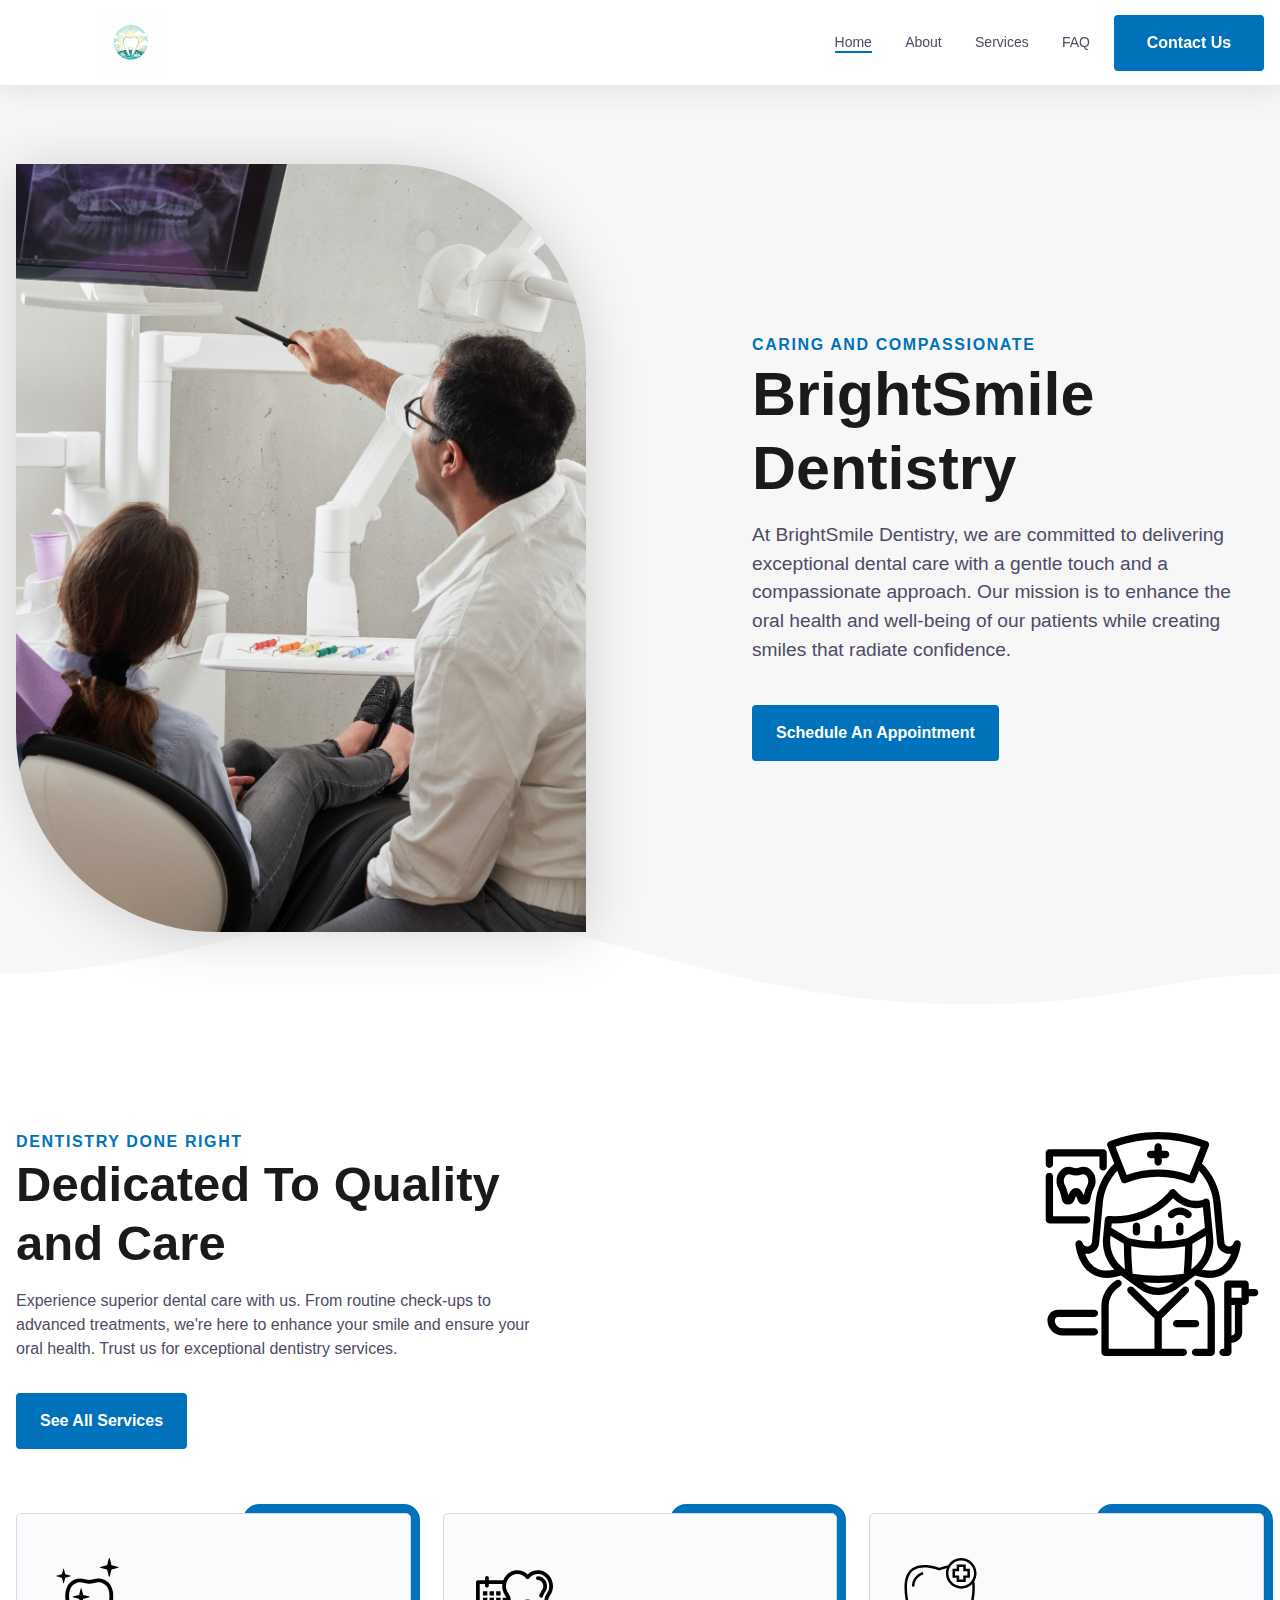
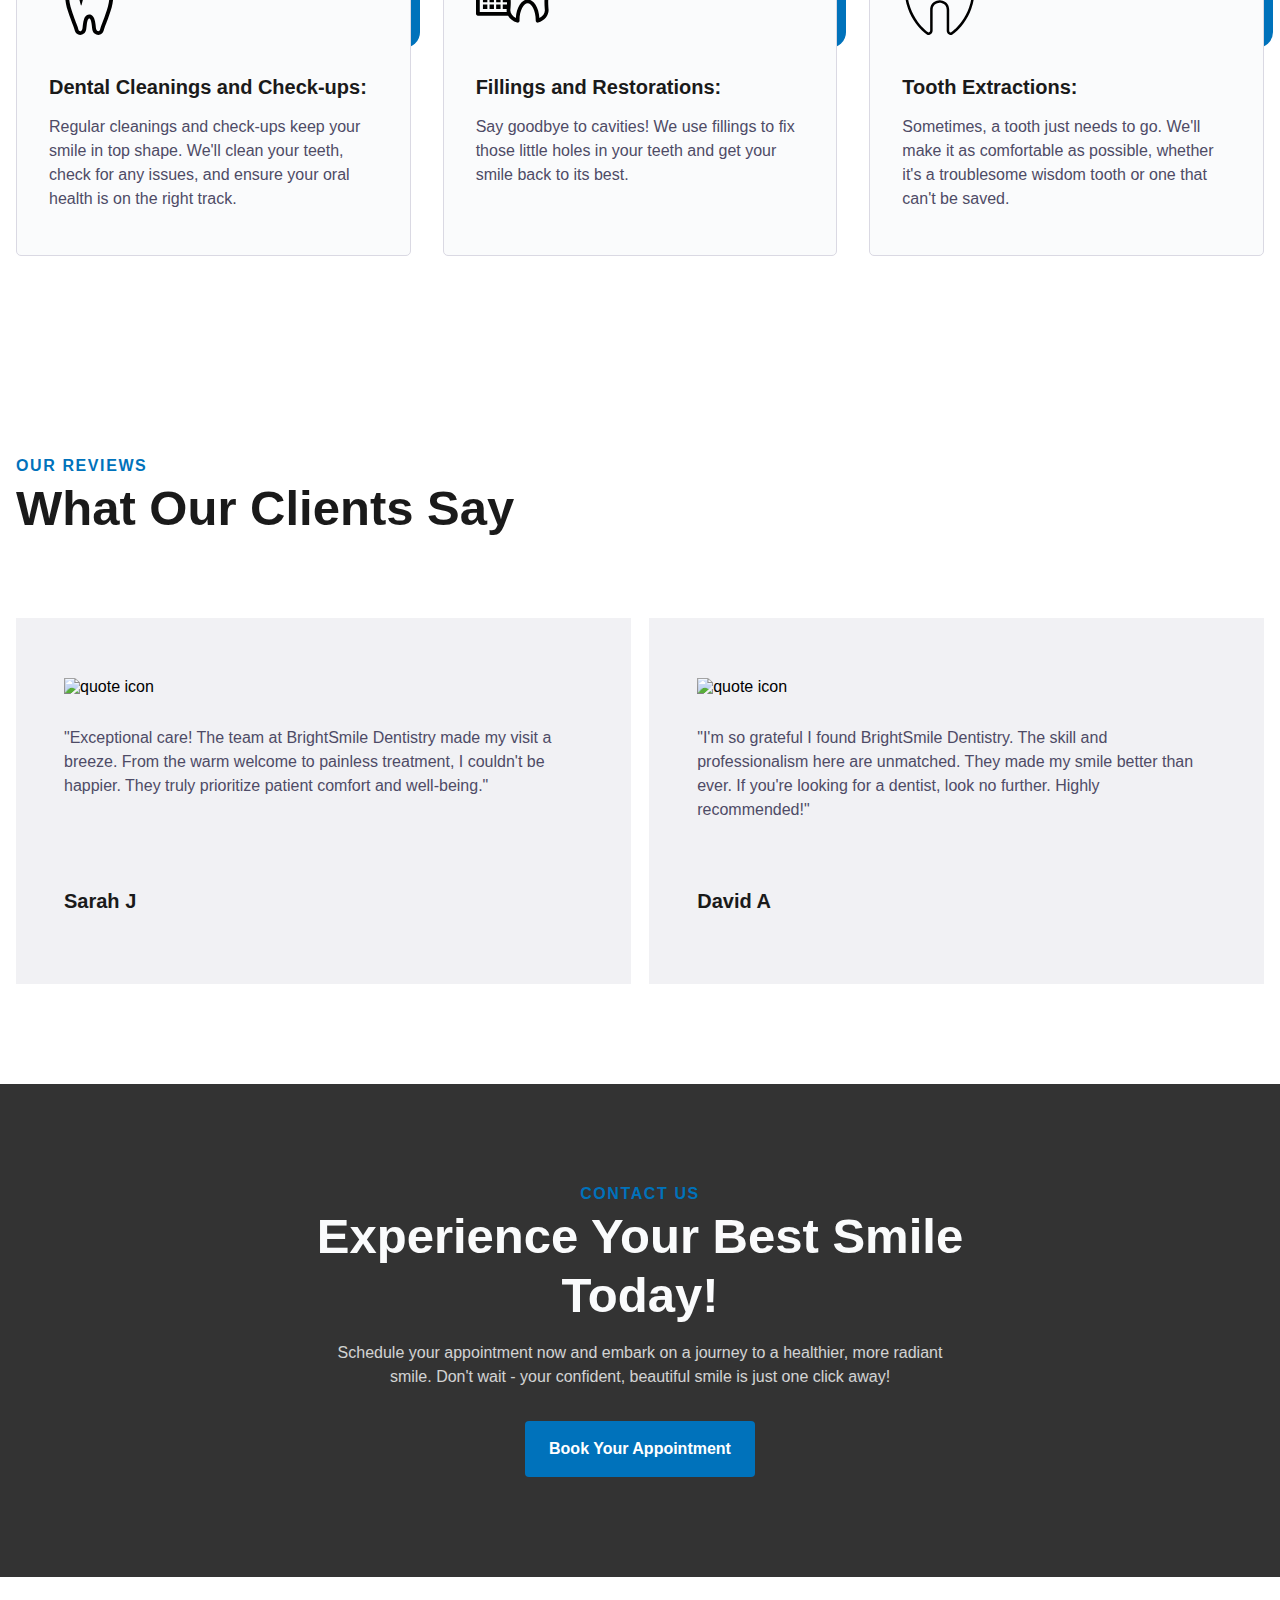
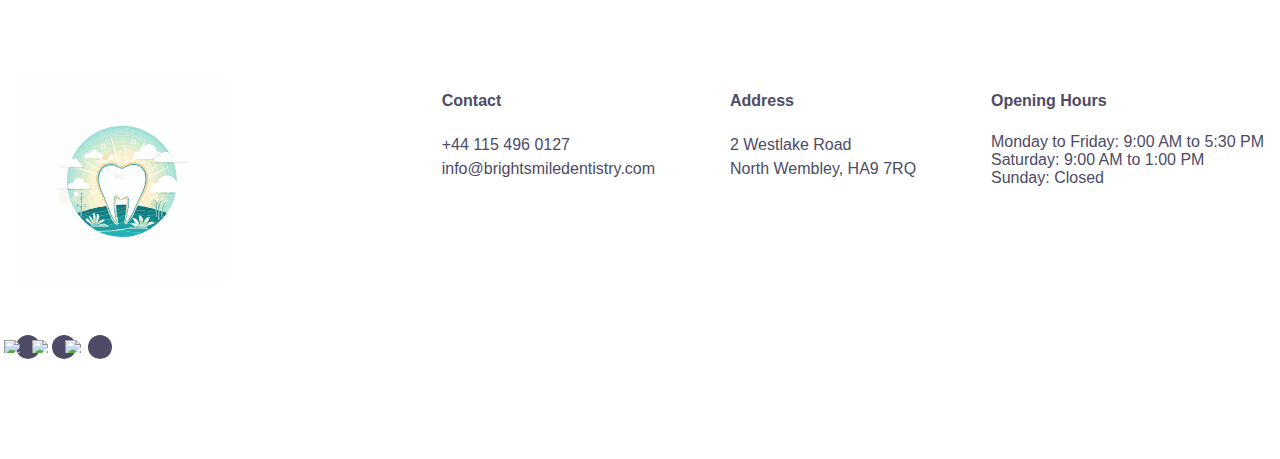
==== index.html @ b80066c8 "first commit" ====
<!DOCTYPE html>
<html lang="en">
<head>
    <meta charset="UTF-8">
    <meta name="viewport" content="width=device-width, initial-scale=1.0">
    <link rel="stylesheet" href="styles.css">
    <title>Home | BrightSmile Dentistry</title>
</head>
<body>
<!-- ============================================ -->
<!--                 Navigation                   -->
<!-- ============================================ -->

<header id="cs-navigation">
    <div class="cs-container">
        <!--Nav Logo-->
        <a href="index.html" class="cs-logo" aria-label="back to home">
            <img src="Images\BrightSmile Dentistry Logo.svg" alt="logo" width="210" height="29" aria-hidden="true" decoding="async">
        </a>
        <!--Navigation List-->
        <nav class="cs-nav" role="navigation">
            <!--Mobile Nav Toggle-->
            <button class="cs-toggle" aria-label="mobile menu toggle">
                <div class="cs-box" aria-hidden="true">
                    <span class="cs-line cs-line1" aria-hidden="true"></span>
                    <span class="cs-line cs-line2" aria-hidden="true"></span>
                    <span class="cs-line cs-line3" aria-hidden="true"></span>
                </div>
            </button>
            <!-- We need a wrapper div so we can set a fixed height on the cs-ul in case the nav list gets too long from too many dropdowns being opened and needs to have an overflow scroll. This wrapper acts as the background so it can go the full height of the screen and not cut off any overflowing nav items while the cs-ul stops short of the bottom of the screen, which keeps all nav items in view no matter how mnay there are-->
            <div class="cs-ul-wrapper">
                <ul id="cs-expanded" class="cs-ul" aria-expanded="false">
                    <li class="cs-li">
                        <a href="index.html" class="cs-li-link cs-active">
                            Home
                        </a>
                    </li>
                    <li class="cs-li">
                        <a href="about.html" class="cs-li-link">
                            About
                        </a>
                    </li>
                    <li class="cs-li">
                        <a href="services.html" class="cs-li-link">
                            Services
                        </a>
                    </li>
                    <li class="cs-li">
                        <a href="faq.html" class="cs-li-link">
                            FAQ
                        </a>
                    </li>
                </ul>
            </div>
        </nav>
        <a href="contact.html" class="cs-button-solid cs-nav-button">Contact Us</a>
    </div>
</header>

<!-- ============================================ -->
<!--                    Hero                      -->
<!-- ============================================ -->

<section id="hero-856">
    <div class="cs-container">
        <div class="cs-content">
            <span class="cs-topper">Caring and Compassionate</span>
            <h1 class="cs-title">BrightSmile Dentistry</h1>
            <p class="cs-text">
                At BrightSmile Dentistry, we are committed to delivering exceptional dental care with a gentle touch and a compassionate approach. Our mission is to enhance the oral health and well-being of our patients while creating smiles that radiate confidence.
            </p>
            <a href="contact.html" class="cs-button-solid">Schedule An Appointment</a>
        </div>
        <!--Hero Image-->
        <picture class="cs-picture">
            <!--Mobile-->
            <source media="(max-width: 600px)" srcset="Images\dentistryInfo.jpg">
            <!--Tablet-->
            <source media="(min-width: 601px)" srcset="Images\dentistryInfo.jpg">
            <!--Desktop-->
            <source media="(min-width: 1024px)" srcset="Images\dentistryInfo.jpg">
            <img aria-hidden="true" decoding="async" src="Images\dentistryInfo.jpg" alt="therapy" width="570" height="701">
            </picture>
    </div>
    <!--Change the svg path fill color to whatever color the section below is so you can match it and create the illusion it is all one piece-->
    <svg class="cs-wave" width="1920" height="179" viewBox="0 0 1920 179" fill="none" xmlns="http://www.w3.org/2000/svg">
        <path fill-rule="evenodd" clip-rule="evenodd" d="M1920 179V91.3463C1835.33 91.3463 1715.47 76.615 1549.2 32.9521C1299.48 -32.3214 1132.77 12.1006 947.32 61.5167C810.762 97.9044 664.042 137 466.533 137C331.607 137 256.468 123.447 188.082 111.113C130.974 100.812 78.5746 91.3609 0 91.3609V179H1920Z" fill="white"/>
    </svg>
</section>
 
<!-- ============================================ -->
<!--                  Services                    -->
<!-- ============================================ -->

<section id="services-218">
    <div class="cs-container">
        <div class="cs-content">
            <span class="cs-topper">Dentistry done right</span>
            <h2 class="cs-title">Dedicated To Quality and Care</h2>
            <p class="cs-text">
                Experience superior dental care with us. From routine check-ups to advanced treatments, we're here to enhance your smile and ensure your oral health. Trust us for exceptional dentistry services.
            </p>
            <a href="services.html" class="cs-button-solid">See All Services</a>
        </div>
        <ul class="cs-card-group">
            <li class="cs-item">
                <img class="cs-icon" loading="lazy" decoding="async" src="Images\cleanings.svg" alt="icon" width="77" height="77">
                <h3 class="cs-h3">Dental Cleanings and Check-ups:</h3>
                <p class="cs-item-text">
                    Regular cleanings and check-ups keep your smile in top shape. We'll clean your teeth, check for any issues, and ensure your oral health is on the right track.
                </p>
            </li>
            <li class="cs-item">
                <img class="cs-icon" loading="lazy" decoding="async" src="Images\fillingsAndRestorations.svg" alt="icon" width="77" height="77">
                <h3 class="cs-h3">Fillings and Restorations:</h3>
                <p class="cs-item-text">
                    Say goodbye to cavities! We use fillings to fix those little holes in your teeth and get your smile back to its best.
                </p>
            </li>
            <li class="cs-item">
                <img class="cs-icon" loading="lazy" decoding="async" src="Images\toothExtractions.svg" alt="icon" width="77" height="77">
                <h3 class="cs-h3">Tooth Extractions:</h3>
                <p class="cs-item-text">
                    Sometimes, a tooth just needs to go. We'll make it as comfortable as possible, whether it's a troublesome wisdom tooth or one that can't be saved.
                </p>
            </li>
        </ul>
        <!-- Floating Watermark -->
        <img class="cs-watermark" aria-hidden="true" loading="lazy" decoding="async" src="Images\dentist.svg" alt="icon" width="77" height="77">
    </div>
</section>

<!-- ============================================ -->
<!--                  Reviews                     -->
<!-- ============================================ -->

<section id="reviews-566">
    <div class="cs-container">
        <div class="cs-content">
            <span class="cs-topper">Our Reviews</span>
            <h2 class="cs-title">What Our Clients Say</h2>
        </div>
        <ul class="cs-card-group">
            <li class="cs-item">
                <!--Blue Quote-->
                <img class="cs-stars" aria-hidden="true" src="https://csimg.nyc3.cdn.digitaloceanspaces.com/Reviews/stars3.svg" decoding="async" alt="quote icon" width="189" height="24">
                <p class="cs-item-text">
                    "Exceptional care! The team at BrightSmile Dentistry made my visit a breeze. From the warm welcome to painless treatment, I couldn't be happier. They truly prioritize patient comfort and well-being."
                </p>
                <div class="cs-flex-group">
                    <span class="cs-name">
                        Sarah J
                    </span>
                </div>
            </li>
            <li class="cs-item">
                <!--Blue Quote-->
                <img class="cs-stars" aria-hidden="true" src="https://csimg.nyc3.cdn.digitaloceanspaces.com/Reviews/stars3.svg" decoding="async" alt="quote icon" width="189" height="24">
                <p class="cs-item-text">
                    "I'm so grateful I found BrightSmile Dentistry. The skill and professionalism here are unmatched. They made my smile better than ever. If you're looking for a dentist, look no further. Highly recommended!"
                </p>
                <div class="cs-flex-group">
                    <span class="cs-name">
                        David A
                    </span>
                </div>
            </li>
        </ul>
    </div>
</section>
                                
<!-- ============================================ -->
<!--                     CTA                      -->
<!-- ============================================ -->

<section id="cta-51">
    <div class="cs-container">
        <div class="cs-content">
            <span class="cs-topper">Contact Us</span>
            <h2 class="cs-title">Experience Your Best Smile Today!</h2>
            <p class="cs-text">
                Schedule your appointment now and embark on a journey to a healthier, more radiant smile. Don't wait - your confident, beautiful smile is just one click away!
            </p>
            <a href="contact.html" class="cs-button-solid">Book Your Appointment</a>
        </div>
    </div>
    <!-- Background Image-->
    <picture class="cs-picture">
        <source media="(max-width: 600px)" srcset="Images\dentistOffice.jpg">
        <source media="(min-width: 601px)" srcset="Images\dentistOffice.jpg">
        <img loading="lazy" decoding="async" src="Images\dentistOffice.jpg" alt="cabinets" width="1920" height="1280" aria-hidden="true">
    </picture>
</section>
                                
<!-- ============================================ -->
<!--                   Footer                     -->
<!-- ============================================ -->

<footer id="cs-footer-274">
    <div class="cs-container">
        <!-- Logo Group -->
        <div class="cs-logo-group">
            <a aria-label="go back to home" class="cs-logo" href="index.html">
                <!-- Remove the light class if you don't need the dark logo -->
                <img class="cs-logo-img" aria-hidden="true" loading="lazy" decoding="async" src="Images\BrightSmile Dentistry Logo.svg" alt="logo" width="240" height="32">
            </a>
            <div class="cs-social">
                <a class="cs-social-link" aria-label="visit google profile" href="">
                    <img class="cs-social-img" aria-hidden="true" loading="lazy" decoding="async" src="https://csimg.nyc3.digitaloceanspaces.com/Social/google.svg" alt="google" width="11" height="11">
                </a>
                <a class="cs-social-link" aria-label="visit facebook profile" href="">
                    <img class="cs-social-img" aria-hidden="true" loading="lazy" decoding="async" src="https://csimg.nyc3.digitaloceanspaces.com/Social/Facebook.svg" alt="facebook" width="6" height="11">
                </a>
                <a class="cs-social-link" aria-label="visit instagram profile" href="">
                    <img class="cs-social-img" aria-hidden="true" loading="lazy" decoding="async" src="https://csimg.nyc3.digitaloceanspaces.com/Social/instagram.svg" alt="instagram" width="11" height="11">
                </a>
            </div>
        </div>
        <!-- Links -->
        <ul class="cs-nav">
            <li class="cs-nav-li">
                <span class="cs-header">Contact</span>
            </li>
            <li class="cs-nav-li">
                <a class="cs-nav-link" href="tel:+44 115 496 0127">+44 115 496 0127</a>
            </li>
            <li class="cs-nav-li">
                <a class="cs-nav-link" href="mailto:info@brightsmiledentistry.com">info@brightsmiledentistry.com</a>
            </li>
        </ul>
        <ul class="cs-nav">
            <li class="cs-nav-li">
                <span class="cs-header">Address</span>
            </li>
            <li class="cs-nav-li">
                <a class="cs-nav-link" href="index.html">2 Westlake Road<br>North Wembley, HA9 7RQ</a>
            </li>
        </ul>
        <!-- Contact Info -->
        <ul class="cs-nav">
            <li class="cs-nav-li">
                <span class="cs-header">Opening Hours</span>
            </li>
            <li class="cs-nav-li">
                Monday to Friday: 9:00 AM to 5:30 PM
            </li>
            <li class="cs-nav-li">
                Saturday: 9:00 AM to 1:00 PM
            </li>
            <li class="cs-nav-li">
                Sunday: Closed
            </li>
        </ul>
    </div>
</footer>
                                

<!-- ============================================ -->
<!--                 JavaScript                   -->
<!-- ============================================ -->
    <script src="script.js"></script>
</body>
</html>
---- styles.css ----
:root {
  --primary:  #0072bb;
  --primaryLight: #001F3F;
  --secondary: #feb300;
  --secondaryLight: #feb300;
  --headerColor: #1a1a1a;
  --bodyTextColor: #4E4B66;
  --bodyTextColorWhite: #FAFBFC;
  /* 13px - 16px */
  --topperFontSize: clamp(0.8125rem, 1.6vw, 1rem);
  /* 31px - 49px */
  --headerFontSize: clamp(1.9375rem, 3.9vw, 3.0625rem);
  --bodyFontSize: 1rem;
  /* 60px - 100px top and bottom */
  --sectionPadding: clamp(3.75rem, 7.82vw, 6.25rem) 1rem;
}

/*-- -------------------------- -->
<---     Mobile Navigation      -->
<--- -------------------------- -*/

body, html {
    /* reset margin and padding so there's no gap between the nav and the screen edges */
    margin: 0;
    padding: 0;
}

/* Mobile - 1023px */
@media only screen and (max-width: 63.9375rem) {
  body.cs-open {
    overflow: hidden;
  }
  #cs-navigation {
    /* remove the font family so the Stitch inherits the fonts from your global stylesheet */
    font-family: 'Roboto', 'Arial', sans-serif;
    width: 100%;
    padding: 0.75rem 1rem;
    /* prevents padding and border from affecting height and width */
    box-sizing: border-box;
    background-color: #fff;
    box-shadow: rgba(149, 157, 165, 0.2) 0px 8px 24px;
    position: fixed;
    z-index: 10000;
  }
  #cs-navigation.cs-active .cs-ul-wrapper {
    opacity: 1;
    transform: scaleY(1);
  }
  #cs-navigation.cs-active .cs-li {
    transform: translateY(0);
    opacity: 1;
  }
  #cs-navigation .cs-container {
    width: 100%;
    display: flex;
    justify-content: flex-end;
    align-items: center;
  }
  #cs-navigation .cs-logo {
    width: 40%;
    max-width: 9.125rem;
    height: 100%;
    margin: 0 auto 0 0;
    padding: 0;
    display: flex;
    justify-content: center;
    align-items: center;
    z-index: 10;
  }
  #cs-navigation .cs-logo img {
    width: 100%;
    height: 100%;
    /* ensures the image never overflows the container. It stays contained within it's width and height and expands to fill it then stops once it reaches an edge */
    object-fit: contain;
  }
  #cs-navigation .cs-toggle {
    /* 44px - 48px */
    width: clamp(2.75rem, 6vw, 3rem);
    height: clamp(2.75rem, 6vw, 3rem);
    margin: 0 0 0 auto;
    border-radius: 0.25rem;
    background-color: transparent;
    border: none;
    display: flex;
    justify-content: center;
    align-items: center;
  }
  #cs-navigation .cs-active .cs-line1 {
    top: 50%;
    transform: translate(-50%, -50%) rotate(225deg);
  }
  #cs-navigation .cs-active .cs-line2 {
    top: 50%;
    transform-origin: center;
    transform: translate(-50%, -50%) translateY(0) rotate(-225deg);
  }
  #cs-navigation .cs-active .cs-line3 {
    bottom: 100%;
    opacity: 0;
  }
  #cs-navigation .cs-box {
    /* 24px - 28px */
    width: clamp(1.5rem, 2vw, 1.75rem);
    /* 14px - 16px */
    height: clamp(0.875rem, 1.5vw, 1rem);
    position: relative;
  }
  #cs-navigation .cs-line {
    width: 100%;
    height: 2px;
    border-radius: 2px;
    background-color: #1a1a1a;
    position: absolute;
    left: 50%;
    transform: translateX(-50%);
  }
  #cs-navigation .cs-line1 {
    top: 0;
    transform-origin: center;
    transition: transform .5s, top .3S, left .3S;
    animation-duration: .7s;
    animation-timing-function: ease;
    animation-fill-mode: forwards;
    animation-direction: normal;
  }
  #cs-navigation .cs-line2 {
    top: 50%;
    transform: translateX(-50%) translateY(-50%);
    transition: top .3s, left .3s, transform .5s;
    animation-duration: .7s;
    animation-timing-function: ease;
    animation-fill-mode: forwards;
    animation-direction: normal;
  }
  #cs-navigation .cs-line3 {
    bottom: 0;
    transition: bottom .3s, opacity .3s;
  }
  #cs-navigation .cs-ul-wrapper {
    width: 100%;
    height: 100vh;
    padding-bottom: 2.4em;
    opacity: 0;
    background-color: #fff;
    box-shadow: inset rgba(0, 0, 0, 0.2) 0px 8px 24px;
    overflow: hidden;
    position: absolute;
    top: 100%;
    left: 0;
    z-index: -1;
    transform: scaleY(0);
    transform-origin: top;
    transition: transform .4s, opacity .3s;
  }
  #cs-navigation .cs-ul {
    margin: 0;
    padding: 3rem 0 0 0;
    width: 100%;
    height: auto;
    max-height: 65vh;
    overflow: scroll;
    display: flex;
    justify-content: flex-start;
    flex-direction: column;
    align-items: center;
    gap: 1.25rem;
  }
  #cs-navigation .cs-li {
    list-style: none;
    margin-right: 0;
    /* transition from these values */
    transform: translateY(-4.375rem);
    opacity: 0;
    transition: transform .6s, opacity .9s;
  }
  #cs-navigation .cs-li:nth-of-type(1) {
    transition-delay: .05s;
  }
  #cs-navigation .cs-li:nth-of-type(2) {
    transition-delay: .1s;
  }
  #cs-navigation .cs-li:nth-of-type(3) {
    transition-delay: .15s;
  }
  #cs-navigation .cs-li:nth-of-type(4) {
    transition-delay: .2s;
  }
  #cs-navigation .cs-li:nth-of-type(5) {
    transition-delay: .25s;
  }
  #cs-navigation .cs-li:nth-of-type(6) {
    transition-delay: .3s;
  }
  #cs-navigation .cs-li:nth-of-type(7) {
    transition-delay: .35s;
  }
  #cs-navigation .cs-li:nth-of-type(8) {
    transition-delay: .4s;
  }
  #cs-navigation .cs-li:nth-of-type(9) {
    transition-delay: .45s;
  }
  #cs-navigation .cs-li-link {
    /* 16px - 24px */
    font-size: clamp(1rem, 3vw, 1.5rem);
    line-height: 1.2em;
    text-decoration: none;
    margin: 0;
    color: var(--headerColor);
    display: inline-block;
    position: relative;
  }
  #cs-navigation .cs-li-link:before {
    /* active state underline */
    content: '';
    width: 100%;
    height: 1px;
    background: currentColor;
    opacity: 1;
    position: absolute;
    display: none;
    bottom: -0.125rem;
    left: 0;
  }
  #cs-navigation .cs-li-link.cs-active:before {
    display: block;
  }
  #cs-navigation .cs-button-solid {
    display: none;
  }
}

/*-- -------------------------- -->
<---     Desktop Navigation     -->
<--- -------------------------- -*/

/* Small Desktop - 1024px */
@media only screen and (min-width: 64rem) {
  #cs-navigation {
    /* remove the font family so the Stitch inherits the fonts from your global stylesheet */
    font-family: 'Roboto', 'Arial', sans-serif;
    width: 100%;
    padding: 0 1rem;
    /* prevents padding and border from affecting height and width */
    box-sizing: border-box;
    background-color: #fff;
    box-shadow: rgba(149, 157, 165, 0.2) 0px 8px 24px;
    position: fixed;
    z-index: 10000;
  }
  #cs-navigation .cs-container {
    width: 100%;
    max-width: 80rem;
    margin: auto;
    display: flex;
    justify-content: flex-end;
    align-items: center;
    gap: 1.5rem;
  }
  #cs-navigation .cs-toggle {
    display: none;
  }
  #cs-navigation .cs-logo {
    width: 18.4%;
    max-width: 21.875rem;
    height: 4.0625rem;
    /* margin-right auto pushes everything away from it to the right */
    margin: 0 auto 0 0;
    padding: 0;
    display: flex;
    justify-content: center;
    align-items: center;
    z-index: 100;
  }
  #cs-navigation .cs-logo img {
    width: 100%;
    height: 100%;
    /* ensures the image never overflows the container. It stays contained within it's width and height and expands to fill it then stops once it reaches an edge */
    object-fit: contain;
  }
  #cs-navigation .cs-ul {
    width: 100%;
    margin: 0;
    padding: 0;
    display: flex;
    justify-content: flex-start;
    align-items: center;
    /* 20px - 36px */
    gap: clamp(1.25rem, 2.6vw, 2.25rem);
  }
  #cs-navigation .cs-li {
    list-style: none;
    padding: 2rem 0;
    /* prevent flexbox from squishing it */
    flex: none;
  }
  #cs-navigation .cs-li-link {
    /* 14px - 16px */
    font-size: clamp(0.875rem, 1vw, 1rem);
    line-height: 1.5em;
    text-decoration: none;
    margin: 0;
    color: var(--bodyTextColor);
    display: block;
    position: relative;
  }
  #cs-navigation .cs-li-link:hover:before {
    width: 100%;
  }
  #cs-navigation .cs-li-link.cs-active:before {
    width: 100%;
  }
  #cs-navigation .cs-li-link:before {
    /* active state underline */
    content: '';
    width: 0%;
    height: 2px;
    background: var(--primary);
    opacity: 1;
    position: absolute;
    display: block;
    bottom: 0rem;
    left: 0;
    transition: width .3s;
  }
  #cs-navigation .cs-button-solid {
    font-size: 1rem;
    /* 46px - 56px */
    line-height: clamp(2.875em, 5.5vw, 3.5em);
    text-decoration: none;
    font-weight: 700;
    text-align: center;
    margin: 0;
    color: #fff;
    min-width: 9.375rem;
    padding: 0 1.5rem;
    background-color: var(--primary);
    border-radius: 0.25rem;
    display: inline-block;
    position: relative;
    z-index: 1;
    /* prevents padding from adding to the width */
    box-sizing: border-box;
  }
  #cs-navigation .cs-button-solid:before {
    content: '';
    position: absolute;
    height: 100%;
    width: 0%;
    background: #000;
    opacity: 1;
    top: 0;
    left: 0;
    z-index: -1;
    border-radius: 0.25rem;
    transition: width .3s;
  }
  #cs-navigation .cs-button-solid:hover:before {
    width: 100%;
  }
}

/*-- -------------------------- -->
<---            Hero            -->
<--- -------------------------- -*/

/* Mobile - 360px */
@media only screen and (min-width: 0rem) {
    #hero-856 {
      /* remove the font family so the Stitch inherits the fonts from your global stylesheet */
      font-family: 'Roboto', 'Arial', sans-serif;
      /* centers button */
      text-align: center;
      /* 116px - 164px top */
      /* 60px - 100px  bottom */
      padding: clamp(7.25rem, 16.82vw, 10.25rem) 1rem clamp(3.75rem, 7.82vw, 6.25rem);
      background-color: #f7f7f7;
      /* clips the svg wave from overflowing */
      overflow: hidden;
      position: relative;
      z-index: 1;
    }
    #hero-856 .cs-container {
      width: 100%;
      max-width: 80rem;
      margin: auto;
      display: flex;
      justify-content: center;
      align-items: center;
      flex-direction: column;
      gap: 3rem;
    }
    #hero-856 .cs-content {
      max-width: 39.375rem;
      display: flex;
      justify-content: center;
      align-items: center;
      flex-direction: column;
    }
    #hero-856 .cs-topper {
      font-size: 1rem;
      line-height: 1.2em;
      text-transform: uppercase;
      text-align: inherit;
      letter-spacing: .1em;
      font-weight: 700;
      color: var(--primary);
      margin-bottom: 0.25rem;
      display: block;
    }
    #hero-856 .cs-title {
      /* 39px - 61px */
      font-size: clamp(2.4375rem, 5vw, 3.8125rem);
      font-weight: 900;
      line-height: 1.2em;
      text-align: center;
      /* 23 characters including spaces wide */
      max-width: 23ch;
      margin: 0 0 1rem 0;
      color: var(--headerColor);
      position: relative;
    }
    #hero-856 .cs-text {
      /* 16px - 20px */
      font-size: clamp(1rem, 1.5vw, 1.25rem);
      line-height: 1.5em;
      text-align: center;
      width: 100%;
      max-width: 33.1875rem;
      /* 28px - 40px */
      margin: 0 0 clamp(1.75rem, 3.92vw, 2.5rem) 0;
      color: var(--bodyTextColor);
    }
    #hero-856 .cs-button-solid {
      font-size: 1rem;
      /* 46px - 56px */
      line-height: clamp(2.875rem, 5.5vw, 3.5rem);
      text-decoration: none;
      font-weight: 700;
      text-align: center;
      margin: 0;
      color: #fff;
      min-width: 9.375rem;
      padding: 0 1.5rem;
      background-color: var(--primary);
      border-radius: 0.25rem;
      display: inline-block;
      position: relative;
      z-index: 1;
      /* prevents padding from adding to the width */
      box-sizing: border-box;
    }
    #hero-856 .cs-button-solid:before {
      content: '';
      position: absolute;
      height: 100%;
      width: 0%;
      background: #000;
      opacity: 1;
      top: 0;
      left: 0;
      z-index: -1;
      border-radius: 0.25rem;
      transition: width .3s;
    }
    #hero-856 .cs-button-solid:hover:before {
      width: 100%;
    }
    #hero-856 .cs-picture {
      width: 100%;
      max-width: 35.625rem;
      /* 400px - 712px */
      height: clamp(25rem, 95vw, 44.5rem);
      /* 100px - 200px */
      border-radius: 0 clamp(6.25rem, 17vw, 12.5rem) 0 clamp(6.25rem, 17vw, 12.5rem);
      box-shadow: 0px 4px 60px rgba(0, 0, 0, 0.16);
      /* clips the img tag corners */
      overflow: hidden;
      display: block;
      position: relative;
    }
    #hero-856 .cs-picture img {
      position: absolute;
      top: 0;
      left: 0;
      height: 100%;
      width: 100%;
      /* makes image act as a background image */
      object-fit: cover;
      /* ensures the top of the images is at the top of the container, no heads getting cut off */
      object-position: top;
    }
    #hero-856 .cs-wave {
      /* we're stretching the svg wider than the viewport so it's taller and has more of a presence */
      width: 320%;
      height: auto;
      display: block;
      position: absolute;
      left: 50%;
      bottom: 0;
      transform: translateX(-50%);
      z-index: -1;
    }
  }
  /* Small Desktop - 1024px */
  @media only screen and (min-width: 64rem) {
    #hero-856 {
      text-align: left;
    }
    #hero-856 .cs-container {
      flex-direction: row;
      justify-content: space-between;
    }
    #hero-856 .cs-content {
      width: 40vw;
      /* prevents flex-box from squishing it */
      flex: none;
      align-items: flex-start;
      /* sends it to the right in the 2nd position */
      order: 2;
    }
    #hero-856 .cs-title,
    #hero-856 .cs-text {
      text-align: left;
    }
    #hero-856 .cs-picture {
      /* 623px - 814px */
      height: clamp(38.9375rem, 60vw, 50.875rem);
    }
    #hero-856 .cs-wave {
      width: 100%;
      left: 0;
      /* flips it horizontally */
      transform: scaleX(-1);
    }
  }
 
  /*-- -------------------------- -->
<---         Services           -->
<--- -------------------------- -*/

/* Mobile */
@media only screen and (min-width: 0rem) {
    #services-218 {
      /* remove the font family so the Stitch inherits the fonts from your global stylesheet */
      font-family: 'Roboto', 'Arial', sans-serif;
      padding: var(--sectionPadding);
    }
    #services-218 .cs-container {
      width: 100%;
      /* changes to 1280px at tablet */
      max-width: 34.375rem;
      margin: auto;
      display: flex;
      flex-direction: column;
      align-items: center;
      /* 48px - 64px */
      gap: clamp(3rem, 6vw, 4rem);
    }
    #services-218 .cs-content {
      /* set text align to left if content needs to be left aligned */
      text-align: left;
      width: 100%;
      max-width: 32.625rem;
      margin-right: auto;
      display: flex;
      flex-direction: column;
      /* centers content horizontally, set to flex-start to left align */
      align-items: flex-start;
    }
    #services-218 .cs-topper {
      font-size: var(--topperFontSize);
      line-height: 1.2em;
      text-transform: uppercase;
      text-align: inherit;
      letter-spacing: .1em;
      font-weight: 700;
      color: var(--primary);
      margin-bottom: 0.25rem;
      display: block;
    }
    #services-218 .cs-title {
      font-size: var(--headerFontSize);
      font-weight: 900;
      line-height: 1.2em;
      text-align: inherit;
      max-width: 43.75rem;
      margin: 0 0 1rem 0;
      color: var(--headerColor);
      position: relative;
    }
    #services-218 .cs-text {
      font-size: var(--bodyFontSize);
      line-height: 1.5em;
      text-align: inherit;
      width: 100%;
      max-width: 40.625rem;
      margin: 0;
      color: var(--bodyTextColor);
    }
    #services-218 .cs-text {
      /* Override.  cs-topper cs-title and first cs-text should be removed and put into your global css sheet so it can control every instance of them on your site and is consistent. This selector is a section specific override that stays inside this stitch */
      margin-bottom: 1rem;
    }
    #services-218 .cs-text:last-of-type {
      margin-bottom: 2rem;
    }
    #services-218 .cs-button-solid {
      font-size: 1rem;
      /* 46px - 56px */
      line-height: clamp(2.875rem, 5.5vw, 3.5rem);
      text-decoration: none;
      font-weight: 700;
      text-align: center;
      margin: 0;
      color: #fff;
      min-width: 9.375rem;
      padding: 0 1.5rem;
      background-color: var(--primary);
      border-radius: 0.25rem;
      display: inline-block;
      position: relative;
      z-index: 1;
      /* prevents padding from adding to the width */
      box-sizing: border-box;
    }
    #services-218 .cs-button-solid:before {
      content: '';
      position: absolute;
      height: 100%;
      width: 0%;
      background: #000;
      opacity: 1;
      top: 0;
      left: 0;
      z-index: -1;
      border-radius: 0.25rem;
      transition: width .3s;
    }
    #services-218 .cs-button-solid:hover:before {
      width: 100%;
    }
    #services-218 .cs-card-group {
      width: 100%;
      margin: 0;
      padding: 0;
      display: flex;
      justify-content: center;
      align-items: center;
      flex-direction: column;
      gap: 2rem;
    }
    #services-218 .cs-item {
      list-style: none;
      width: 100%;
      margin-right: 0.625rem;
      /* padding left and right changes on tablet */
      padding: 2.75rem 2rem;
      /* prevents padding and border from affecting height and width */
      box-sizing: border-box;
      background-color: #FAFBFC;
      border: 1px solid #DAD9E3;
      border-radius: 0.3125rem;
      position: relative;
    }
    #services-218 .cs-item:before {
      /* top right box */
      content: '';
      width: 45%;
      max-width: 11.25rem;
      height: 50%;
      max-height: 9rem;
      background: var(--primary);
      border-radius: 1rem;
      position: absolute;
      display: block;
      top: -0.625rem;
      right: -0.625rem;
      z-index: -1;
    }
    #services-218 .cs-icon {
      /* 60px - 77px */
      width: clamp(3.75rem, 7.6vw, 4.8125rem);
      height: auto;
      margin-bottom: 2.5rem;
      display: block;
    }
    #services-218 .cs-h3 {
      /* 20px - 25px */
      font-size: clamp(1.25rem, 1.5vw, 1.5625rem);
      line-height: 1.2em;
      margin: 0;
      margin-bottom: 1rem;
      color: var(--headerColor);
      font-weight: bold;
    }
    #services-218 .cs-item-text {
      font-size: 1rem;
      line-height: 1.5em;
      margin: 0;
      color: var(--bodyTextColor);
    }
    #services-218 .cs-watermark {
      display: none;
    }
  }
  /* Tablet */
  @media only screen and (min-width: 48rem) {
    #services-218 .cs-container {
      max-width: 80rem;
      position: relative;
    }
    #services-218 .cs-content {
      width: 50%;
    }
    #services-218 .cs-card-group {
      display: grid;
      grid-template-columns: repeat(12, 1fr);
    }
    #services-218 .cs-item {
      grid-column: span 4;
      grid-row: span 1;
      margin: 0;
      /* makes each card the same height if you add or remove lines of text */
      align-self: stretch;
    }
    #services-218 .cs-watermark {
      width: 30%;
      max-width: 14rem;
      height: auto;
      position: absolute;
      top: 0;
      right: 0;
      display: block;
    }
  }
 
  /*-- -------------------------- -->
<---          Reviews           -->
<--- -------------------------- -*/

/* Mobile - 360px */
@media only screen and (min-width: 0rem) {
    #reviews-566 {
      /* remove the font family so the Stitch inherits the fonts from your global stylesheet */
      font-family: 'Roboto', 'Arial', sans-serif;
      padding: var(--sectionPadding);
    }
    #reviews-566 .cs-container {
      width: 100%;
      /* changes to 1280px at tablet */
      max-width: 34.375rem;
      margin: auto;
      display: flex;
      flex-direction: column;
      align-items: flex-start;
      /* 48px - 64px */
      gap: clamp(3rem, 6vw, 4rem);
    }
    #reviews-566 .cs-content {
      /* set text align to left if content needs to be left aligned */
      text-align: left;
      width: 100%;
      max-width: 32.625rem;
      display: flex;
      flex-direction: column;
      /* centers content horizontally, set to flex-start to left align */
      align-items: flex-start;
    }
    #reviews-566 .cs-topper {
      font-size: var(--topperFontSize);
      line-height: 1.2em;
      text-transform: uppercase;
      text-align: inherit;
      letter-spacing: .1em;
      font-weight: 700;
      color: var(--primary);
      margin-bottom: 0.25rem;
      display: block;
    }
    #reviews-566 .cs-title {
      font-size: var(--headerFontSize);
      font-weight: 900;
      line-height: 1.2em;
      text-align: inherit;
      max-width: 43.75rem;
      margin: 0 0 1rem 0;
      color: var(--headerColor);
      position: relative;
    }
    #reviews-566 .cs-text {
      font-size: var(--bodyFontSize);
      line-height: 1.5em;
      text-align: inherit;
      width: 100%;
      max-width: 40.625rem;
      margin: 0;
      color: var(--bodyTextColor);
    }
    #reviews-566 .cs-card-group {
      width: 100%;
      padding: 0;
      margin: 0;
      display: flex;
      justify-content: center;
      align-items: center;
      flex-direction: column;
      /* 16px - 20px */
      gap: clamp(1rem, 2.5vw, 1.15rem);
    }
    #reviews-566 .cs-item {
      list-style: none;
      width: 100%;
      max-width: 39.375rem;
      /* 32px - 60px top & bottom */
      /* 16px - 48px left & right */
      padding: clamp(2rem, 6.15vw, 3.75rem) clamp(1rem, 4.15vw, 3rem);
      background-color: #F1F1F4;
      /* prevents padding from adding to height and width */
      box-sizing: border-box;
      display: flex;
      justify-content: center;
      align-items: flex-start;
      flex-direction: column;
      position: relative;
    }
    #reviews-566 .cs-stars {
      /* 169px - 189px */
      width: clamp(10.5625rem, 20vw, 11.8125rem);
      height: auto;
      /* 20px - 24px */
      margin-bottom: clamp(1.25rem, 3vw, 1.5rem);
      display: block;
    }
    #reviews-566 .cs-item-text {
      /* 14px - 16px */
      font-size: clamp(0.875rem, 1.5vw, 1rem);
      line-height: 1.5em;
      margin: 0;
      /* 40px - 64px */
      margin-bottom: clamp(2.5rem, 8vw, 4rem);
      color: var(--bodyTextColor);
    }
    #reviews-566 .cs-flex-group {
      /* in case one card has more text than the other, this pushes up against the review text so the name and title are always at the bottom. Only works if parent is a flexbox */
      margin-top: auto;
      display: flex;
      justify-content: flex-start;
      align-items: center;
      gap: 1.25rem;
    }
    #reviews-566 .cs-profile {
      width: 5rem;
      height: 5rem;
      border-radius: 50%;
      /* clips image corners to make circle */
      overflow: hidden;
      position: relative;
      display: block;
    }
    #reviews-566 .cs-profile img {
      position: absolute;
      top: 0;
      left: 0;
      height: 100%;
      width: 100%;
      /* makes the image behave like a background image */
      object-fit: cover;
    }
    #reviews-566 .cs-name {
      /* 16px - 20px */
      font-size: clamp(1rem, 2vw, 1.25rem);
      line-height: 1.5em;
      font-weight: 700;
      margin: 0 0 0.5rem 0;
      color: var(--headerColor);
      display: block;
    }
    #reviews-566 .cs-job {
      /* 13px - 16px */
      font-size: clamp(0.8125rem, 1.6vw, 1rem);
      line-height: 1.2em;
      font-weight: 400;
      text-transform: uppercase;
      letter-spacing: .01em;
      margin: 0;
      color: var(--bodyTextColor);
      display: block;
    }
  }
  /* Tablet - 768px */
  @media only screen and (min-width: 48em) {
    #reviews-566 .cs-container {
      max-width: 80rem;
    }
    #reviews-566 .cs-card-group {
      flex-direction: row;
      justify-content: space-between;
      align-items: stretch;
    }
  }
                                  
  /*-- -------------------------- -->
<---            CTA             -->
<--- -------------------------- -*/

/* Mobile - 360px */
@media only screen and (min-width: 0rem) {
    #cta-51 {
      /* remove the font family so the Stitch inherits the fonts from your global stylesheet */
      font-family: 'Roboto', 'Arial', sans-serif;
      padding: var(--sectionPadding);
      position: relative;
    }
    #cta-51 .cs-container {
      width: 100%;
      max-width: 80rem;
      margin: auto;
      display: flex;
      flex-direction: column;
      align-items: center;
      /* 48px - 64px */
      gap: clamp(3rem, 6vw, 4rem);
    }
    #cta-51 .cs-content {
      /* set text align to left if content needs to be left aligned */
      text-align: center;
      width: 100%;
      display: flex;
      flex-direction: column;
      /* centers content horizontally, set to flex-start to left align */
      align-items: center;
    }
    #cta-51 .cs-topper {
      font-size: var(--topperFontSize);
      line-height: 1.2em;
      text-transform: uppercase;
      text-align: inherit;
      letter-spacing: .1em;
      font-weight: 700;
      color: var(--primary);
      margin-bottom: 0.25rem;
      display: block;
    }
    #cta-51 .cs-title {
      font-size: var(--headerFontSize);
      font-weight: 900;
      line-height: 1.2em;
      text-align: inherit;
      max-width: 43.75rem;
      margin: 0 0 1rem 0;
      color: var(--headerColor);
      position: relative;
    }
    #cta-51 .cs-text {
      font-size: var(--bodyFontSize);
      line-height: 1.5em;
      text-align: inherit;
      width: 100%;
      max-width: 40.625rem;
      margin: 0;
      color: var(--bodyTextColor);
    }
    #cta-51 .cs-title {
      /* Override.  cs-topper cs-title and first cs-text should be removed and put into your global css sheet so it can control every instance of them on your site and is consistent. This selector is a section specific override that stays inside this stitch */
      color: var(--bodyTextColorWhite);
    }
    #cta-51 .cs-text {
      /* Override.  cs-topper cs-title and first cs-text should be removed and put into your global css sheet so it can control every instance of them on your site and is consistent. This selector is a section specific override that stays inside this stitch */
      margin-bottom: 1rem;
      color: var(--bodyTextColorWhite);
      opacity: .8;
    }
    #cta-51 .cs-text:last-of-type {
      margin-bottom: 2rem;
    }
    #cta-51 .cs-button-solid {
      font-size: 1rem;
      /* 46px - 56px */
      line-height: clamp(2.875rem, 5.5vw, 3.5rem);
      text-decoration: none;
      font-weight: 700;
      text-align: center;
      margin: 0;
      color: #fff;
      min-width: 9.375rem;
      padding: 0 1.5rem;
      background-color: var(--primary);
      border-radius: 0.25rem;
      display: inline-block;
      position: relative;
      z-index: 1;
      /* prevents padding from adding to the width */
      box-sizing: border-box;
    }
    #cta-51 .cs-button-solid:before {
      content: '';
      position: absolute;
      height: 100%;
      width: 0%;
      background: #000;
      opacity: 1;
      top: 0;
      left: 0;
      z-index: -1;
      border-radius: 0.25rem;
      transition: width .3s;
    }
    #cta-51 .cs-button-solid:hover:before {
      width: 100%;
    }
    #cta-51 .cs-picture {
      height: 100%;
      width: 100%;
      display: block;
      position: absolute;
      top: 0;
      left: 0;
      z-index: -1;
    }
    #cta-51 .cs-picture:before {
      /* black color overlay */
      content: '';
      position: absolute;
      display: block;
      height: 100%;
      width: 100%;
      background: #000;
      opacity: .8;
      top: 0;
      left: 0;
      z-index: 1;
    }
    #cta-51 .cs-picture img {
      position: absolute;
      top: 0;
      left: 0;
      height: 100%;
      width: 100%;
      object-fit: cover;
    }
  }
                                  
  /*-- -------------------------- -->
<---          Footer            -->
<--- -------------------------- -*/

/* Mobile - 360px */
@media only screen and (min-width: 0rem) {
    #cs-footer-274 {
      font-family: 'Roboto', 'Arial', sans-serif;
      padding: var(--sectionPadding);
      /* Navigation Links */
    }
    #cs-footer-274 .cs-container {
      width: 100%;
      /* reset on tablet */
      max-width: 34.375rem;
      margin: auto;
      display: flex;
      justify-content: flex-start;
      align-items: flex-start;
      flex-wrap: wrap;
      column-gap: 5.5rem;
      row-gap: 2rem;
    }
    #cs-footer-274 .cs-logo-group {
      /* takes up all the space, lets the other ul's wrap below it */
      width: 100%;
      position: relative;
    }
    #cs-footer-274 .cs-logo-group {
      /* 44px - 52px */
      margin-bottom: clamp(2.75rem, 6.8vw, 3.25rem);
    }
    #cs-footer-274 .cs-logo {
      /* 210px - 240px */
      width: clamp(13.125rem, 8vw, 15rem);
      height: auto;
      display: block;
    }
    #cs-footer-274 .cs-logo-img {
      width: 100%;
      height: auto;
    }
    #cs-footer-274 .cs-social {
      display: inline-flex;
      flex-direction: column;
      justify-content: flex-start;
      gap: 0.75rem;
      position: absolute;
      top: 0;
      right: 0;
    }
    #cs-footer-274 .cs-social-link {
      width: 1.5rem;
      height: 1.5rem;
      background-color: #4E4B66;
      border-radius: 50%;
      display: flex;
      justify-content: center;
      align-items: center;
      position: relative;
      z-index: 1;
      transition: transform 0.3s, background-color 0.3s;
    }
    #cs-footer-274 .cs-social-link:hover {
      background-color: var(--primary);
      transform: translateY(-0.1875rem);
    }
    #cs-footer-274 .cs-social-img {
      height: 0.8125rem;
      width: auto;
      display: block;
    }
    #cs-footer-274 .cs-nav {
      padding: 0;
      margin: 0;
    }
    #cs-footer-274 .cs-nav-li {
      list-style: none;
      margin: 0;
      color: var(--bodyTextColor);
    }
    #cs-footer-274 .cs-header {
      font-size: 1rem;
      line-height: 1.5em;
      font-weight: 700;
      /* 16px - 20px */
      margin-bottom: clamp(1rem, 2.7vw, 1.25rem);
      color: var(--bodyTextColor);
      position: relative;
      display: block;
    }
    #cs-footer-274 .cs-nav-link {
      font-size: 1rem;
      text-decoration: none;
      line-height: 1.5em;
      color: var(--bodyTextColor);
      position: relative;
    }
    #cs-footer-274 .cs-nav-link:before {
      /* underline */
      content: '';
      width: 0%;
      height: 0.125rem;
      background: var(--bodyTextColor);
      opacity: 1;
      position: absolute;
      display: block;
      bottom: -0.125rem;
      left: 0;
      transition: width .3s;
    }
    #cs-footer-274 .cs-nav-link:hover:before {
      width: 100%;
    }
  }
  /* Tablet - 768px */
  @media only screen and (min-width: 48rem) {
    #cs-footer-274 .cs-container {
      max-width: 80rem;
      row-gap: 0;
      /* 44px - 88px */
      column-gap: clamp(2.75rem, calc(6%), 5.5rem);
    }
    #cs-footer-274 .cs-logo-group {
      display: flex;
      justify-content: space-between;
      align-items: flex-start;
    }
    #cs-footer-274 .cs-social {
      flex-direction: row;
      position: relative;
      top: auto;
      right: auto;
    }
  }
  /* Small Desktop - 1024px */
  @media only screen and (min-width: 64rem) {
    #cs-footer-274 .cs-container {
      justify-content: flex-end;
    }
    #cs-footer-274 .cs-logo-group {
      width: auto;
      margin: 0;
      /* pushes the rest of the content to the right in a flexbox */
      margin-right: auto;
      flex-direction: column;
    }
    #cs-footer-274 .cs-logo-img {
      margin-bottom: 2.75rem;
    }
    #cs-footer-274 .cs-nav {
      margin-top: 0.75rem;
    }
  } 

  /*-- -------------------------- -->
<---        Content Page        -->
<--- -------------------------- -*/

/* Mobile - 360px */
@media only screen and (min-width: 0rem) {
  #content-page-852 {
    /* remove the font family so the Stitch inherits the fonts from your global stylesheet */
    font-family: 'Roboto', 'Arial', sans-serif;
    padding: var(--sectionPadding);
    background-color: #fff;
    /* clips the wave background from causing overflow issues when it goes off screen */
    overflow: hidden;
    position: relative;
    z-index: 1;
  }
  #content-page-852 .cs-container {
    width: 100%;
    max-width: 80rem;
    margin: auto;
    display: flex;
    flex-direction: column;
    align-items: center;
    /* 48px - 64px */
    gap: clamp(3rem, 6vw, 4rem);
    position: relative;
  }
  #content-page-852 .cs-content {
    /* set text align to left if content needs to be left aligned */
    text-align: left;
    width: 100%;
    max-width: 46.125rem;
    display: flex;
    flex-direction: column;
    /* centers content horizontally, set to flex-start to left align */
    align-items: flex-start;
  }
  #content-page-852 .cs-title {
    font-size: var(--headerFontSize);
    font-weight: 900;
    line-height: 1.2em;
    text-align: inherit;
    width: 100%;
    max-width: 100%;
    margin: 0 0 1rem 0;
    color: var(--headerColor);
    position: relative;
  }
  #content-page-852 h2,
  #content-page-852 h3,
  #content-page-852 h4,
  #content-page-852 h5,
  #content-page-852 h6 {
    font-weight: 700;
    text-align: inherit;
    margin: 0 0 1rem 0;
    color: var(--headerColor);
  }
  #content-page-852 h2 {
    font-size: 2rem;
    margin-top: 2rem;
  }
  #content-page-852 h3 {
    font-size: 1.5rem;
    color: var(--primary);
  }
  #content-page-852 h4,
  #content-page-852 h5,
  #content-page-852 h6 {
    font-size: 1.25rem;
  }
  #content-page-852 .cs-button-solid {
    margin-bottom: 2rem;
  }
  #content-page-852 .cs-no-margin {
    margin: 0;
  }
  #content-page-852 .cs-color {
    color: var(--primary);
  }
  #content-page-852 p {
    font-size: var(--bodyFontSize);
    line-height: 1.5em;
    text-align: inherit;
    width: 100%;
    margin: 0 0 1rem 0;
    color: var(--bodyTextColor);
  }
  #content-page-852 p:last-of-type {
    margin-bottom: 2rem;
  }
  #content-page-852 p a {
    font-size: inherit;
    line-height: inherit;
    text-decoration: underline;
    color: var(--primary);
  }
  #content-page-852 ol,
  #content-page-852 ul {
    padding-left: 1.5rem;
    margin: 0 0 2rem 0;
    color: var(--bodyTextColor);
    display: flex;
    flex-direction: column;
    gap: 1rem;
  }
  #content-page-852 ul li {
    list-style: none;
    color: inherit;
    position: relative;
  }
  #content-page-852 ul li:before {
    /* custom list bullet */
    content: '';
    width: 3px;
    height: 3px;
    background: currentColor;
    opacity: 1;
    border-radius: 50%;
    position: absolute;
    display: block;
    top: 0.625rem;
    left: -0.75rem;
  }
  #content-page-852 img {
    width: 100%;
    height: auto;
    display: block;
  }
  #content-page-852 .cs-image-group {
    width: 50%;
    max-width: 27.0625rem;
    display: none;
    flex-direction: column;
    gap: 1.25rem;
    position: relative;
  }
  #content-page-852 .cs-image-group:after {
    /* colored box */
    content: '';
    width: 100%;
    /* 177px - 258px */
    height: clamp(11.0625rem, 19vw, 16.125rem);
    background: var(--primary);
    border-radius: 6.25rem 0 6.25rem;
    opacity: .15;
    display: block;
  }
  #content-page-852 .cs-picture {
    width: 100%;
    /* 300px - 520px */
    height: clamp(18.75rem, 40vw, 32.5rem);
    box-shadow: 0px 3.3478px 50.2169px rgba(0, 0, 0, 0.16);
    /* 125px - 200px */
    border-radius: 0 clamp(7.8125rem, 15vw, 12.5rem) 0 clamp(7.8125rem, 15vw, 12.5rem);
    /* prevents border from affecting height and width */
    box-sizing: border-box;
    /* clips img tag corners */
    overflow: hidden;
    display: block;
    position: relative;
  }
  #content-page-852 .cs-picture img {
    width: 100%;
    height: 100%;
    /* makes it act like a background image */
    object-fit: cover;
  }
}
/* Tablet - 768px */
@media only screen and (min-width: 48rem) {
  #content-page-852 .cs-container {
    flex-direction: row;
    align-items: flex-start;
    justify-content: space-between;
  }
  #content-page-852 .cs-content {
    flex: none;
    width: 60%;
    /* sens it to the right in the 2nd position */
    order: 2;
  }
  #content-page-852 .cs-image-group {
    display: flex;
  }
}
                                
/*-- -------------------------- -->
<---          Services          -->
<--- -------------------------- -*/
/* Mobile - 360px */
@media only screen and (min-width: 0rem) {
  #services-1188 {
    /* remove the font family so the Stitch inherits the fonts from your global stylesheet */
    font-family: "Roboto", "Arial", sans-serif;
    padding: var(--sectionPadding);
  }
  #services-1188 .cs-container {
    max-width: 80rem;
    width: 100%;
    margin: auto;
    display: flex;
    flex-direction: column;
    align-items: center;
    /* 48px - 64px */
    gap: clamp(3rem, 6vw, 4rem);
  }
  #services-1188 .cs-content {
    width: 100%;
    display: flex;
    flex-direction: column;
    /* centers content horizontally, set to flex-start to left align */
    align-items: center;
    /* set text align to left if content needs to be left aligned */
    text-align: center;
  }
  #services-1188 .cs-topper {
    font-size: var(--topperFontSize);
    line-height: 1.2em;
    font-weight: 700;
    margin-bottom: 0.25rem;
    color: var(--primary);
    text-transform: uppercase;
    letter-spacing: 0.1em;
    display: block;
    text-align: inherit;
  }
  #services-1188 .cs-title {
    font-size: var(--headerFontSize);
    line-height: 1.2em;
    font-weight: 900;
    max-width: 43.75rem;
    margin: 0 0 1rem 0;
    color: var(--headerColor);
    position: relative;
    text-align: inherit;
  }
  #services-1188 .cs-text {
    font-size: var(--bodyFontSize);
    line-height: 1.5em;
    max-width: 40.625rem;
    width: 100%;
    margin: 0;
    color: var(--bodyTextColor);
    text-align: inherit;
  }
  #services-1188 .cs-card-group {
    /* changes to 1280px at desktop */
    max-width: 56.25rem;
    width: 100%;
    margin: 0;
    padding: 0;
    display: grid;
    justify-content: center;
    gap: 1rem;
  }
  #services-1188 .cs-item {
    list-style: none;
    max-width: 23rem;
    width: 100%;
    margin: 0;
    box-sizing: border-box;
    padding: 1rem;
    border: 1px solid #e8e8e8;
    display: flex;
    flex-direction: column;
    align-items: center;
    text-align: left;
  }
  #services-1188 .cs-picture {
    width: 5rem;
    height: 5rem;
    margin-bottom: 1.25rem;
    box-sizing: border-box;
    /* prevents border from affecting height and width */
    background-color: #f7f7f7;
    border-radius: 50%;
    display: flex;
    justify-content: center;
    align-items: center;
    position: relative;
    /* prevents flexbox from squishing it */
    flex: none;
  }
  #services-1188 .cs-icon {
    width: 1.875rem;
    height: auto;
    display: block;
  }
  #services-1188 .cs-h3 {
    font-size: 1.25rem;
    line-height: 1.5em;
    margin: 0;
    margin-bottom: 0.5rem;
    color: var(--headerColor);
    text-align: center;
  }
  #services-1188 .cs-item-text {
    /* 14px - 16px */
    font-size: clamp(0.875rem, 1.5vw, 1rem);
    line-height: 1.5em;
    margin: 0;
    color: var(--bodyTextColor);
    text-align: center;
  }
  #services-1188 .cs-button-solid {
    font-size: 1rem;
    /* 46px - 56px */
    line-height: clamp(2.875rem, 5.5vw, 3.5rem);
    font-weight: 700;
    min-width: 9.375rem;
    margin: 0;
    /* prevents padding from adding to the width */
    box-sizing: border-box;
    padding: 0 1.5rem;
    color: #fff;
    background-color: var(--primary);
    text-decoration: none;
    display: inline-block;
    position: relative;
    z-index: 1;
    text-align: center;
  }
  #services-1188 .cs-button-solid:before {
    content: "";
    width: 0%;
    height: 100%;
    background: #000;
    opacity: 1;
    border-radius: 0.25rem;
    position: absolute;
    top: 0;
    left: 0;
    z-index: -1;
    transition: width 0.3s;
  }
  #services-1188 .cs-button-solid:hover:before {
    width: 100%;
  }
}
/* Tablet - 768px */
@media only screen and (min-width: 48rem) {
  #services-1188 .cs-card-group {
    grid-template-columns: repeat(3, 1fr);
    gap: 1.25rem;
  }
  #services-1188 .cs-item {
    margin: 0;
  }
}
/* Large Desktop - 1300px */
@media only screen and (min-width: 81.25rem) {
  #services-1188 .cs-card-group {
    max-width: 80rem;
  }
  #services-1188 .cs-item {
    max-width: none;
    padding: 2rem 1.5rem;
  }
}
                                
/*-- -------------------------- -->
<---            FAQ             -->
<--- -------------------------- -*/

/* Mobile - 360px */
@media only screen and (min-width: 0rem) {
  #faq-350 {
    /* remove the font family so the Stitch inherits the fonts from your global stylesheet */
    font-family: 'Roboto', 'Arial', sans-serif;
    padding: var(--sectionPadding);
    background: #F7F7F7;
  }
  #faq-350 .cs-container {
    width: 100%;
    /* changes to 1280px at desktop */
    max-width: 34.375rem;
    margin: auto;
    display: flex;
    flex-direction: column;
    justify-content: center;
    align-items: center;
    /* 40px - 48px */
    gap: clamp(2.5rem, 5vw, 3rem);
  }
  #faq-350 .cs-content {
    /* set text align to left if content needs to be left aligned */
    text-align: left;
    width: 100%;
    max-width: 32.625rem;
    display: flex;
    flex-direction: column;
    /* centers content horizontally, set to flex-start to left align */
    align-items: flex-start;
  }
  #faq-350 .cs-topper {
    font-size: var(--topperFontSize);
    line-height: 1.2em;
    text-transform: uppercase;
    text-align: inherit;
    letter-spacing: .1em;
    font-weight: 700;
    color: var(--primary);
    margin-bottom: 0.25rem;
    display: block;
  }
  #faq-350 .cs-title {
    font-size: var(--headerFontSize);
    font-weight: 900;
    line-height: 1.2em;
    text-align: inherit;
    max-width: 43.75rem;
    margin: 0 0 1rem 0;
    color: var(--headerColor);
    position: relative;
  }
  #faq-350 .cs-title {
    /* cs-title override.  cs-topper cs-title and first cs-text should be removed and put into your global css sheet so it can control every instance of them on your site and is consistent. This second cs-text is a section specific override that stays inside this stitch */
    margin: 0 0 2rem 0;
  }
  #faq-350 .cs-faq-group {
    padding: 0;
    margin: 0;
    display: flex;
    justify-content: center;
    align-items: center;
    flex-direction: column;
  }
  #faq-350 .cs-faq-item {
    list-style: none;
    width: 100%;
    border-bottom: 1px solid #E8E8E8;
    transition: border-bottom 0.3s;
  }
  #faq-350 .cs-faq-item.active {
    border-color: var(--primaryLight);
  }
  #faq-350 .cs-faq-item.active .cs-button:before {
    background-color: var(--primaryLight);
    transform: rotate(315deg);
  }
  #faq-350 .cs-faq-item.active .cs-button:after {
    background-color: var(--primaryLight);
    transform: rotate(-315deg);
  }
  #faq-350 .cs-faq-item.active .cs-item-p {
    height: auto;
    /* 20px - 24px bottom */
    /* 16px - 24px left & right */
    padding: 0 clamp(1rem, 2vw, 1.5rem) clamp(1.25rem, 1.3vw, 1.5rem);
    opacity: 1;
  }
  #faq-350 .cs-button {
    font-size: 1rem;
    line-height: 1.2em;
    text-align: left;
    font-weight: bold;
    /* 16px - 20px */
    padding: clamp(1rem, 1.3vw, 1.25rem);
    border: none;
    background: transparent;
    color: var(--headerColor);
    display: block;
    width: 100%;
    position: relative;
    transition: background-color 0.3s, color 0.3s;
  }
  #faq-350 .cs-button:hover {
    cursor: pointer;
  }
  #faq-350 .cs-button:before {
    /* left line */
    content: '';
    width: 0.5rem;
    height: 0.125rem;
    background-color: var(--headerColor);
    opacity: 1;
    border-radius: 50%;
    position: absolute;
    display: block;
    top: 45%;
    right: 1.5rem;
    transform: rotate(45deg);
    /* animate the transform from the left side of the x axis, and the center of the y */
    transform-origin: left center;
    transition: transform .5s;
  }
  #faq-350 .cs-button:after {
    /* right line */
    content: '';
    width: 0.5rem;
    height: 0.125rem;
    background-color: var(--headerColor);
    opacity: 1;
    border-radius: 50%;
    position: absolute;
    display: block;
    top: 45%;
    right: 1.3125rem;
    transform: rotate(-45deg);
    /* animate the transform from the right side of the x axis, and the center of the y */
    transform-origin: right center;
    transition: transform .5s;
  }
  #faq-350 .cs-button-text {
    width: 80%;
    display: block;
  }
  #faq-350 .cs-item-p {
    /* 14px - 16px */
    font-size: clamp(0.875rem, 1.5vw, 1rem);
    line-height: 1.5em;
    width: 90%;
    height: 0;
    margin: 0;
    /* 16px - 24px */
    padding: 0 clamp(1rem, 2vw, 1.5rem);
    opacity: 0;
    color: var(--bodyTextColor);
    /* clips the text so it doesn't show up */
    overflow: hidden;
    transition: opacity 0.3s, padding-bottom 0.3s;
  }
  #faq-350 .cs-left {
    /* scaling entire section down. font-size starts at a min in vw, and stops
               when that value reaches 1em (16px). Since we want the picture elements to base their
               font size on the parent and not the root, we use ems for this entire section  */
    font-size: min(2.08vw, .791em);
    width: 42.875em;
    height: 42em;
    position: relative;
    /* flips it horizontally */
    transform: scaleX(-1);
  }
  @keyframes floatAnimation {
    0% {
      transform: translateY(0);
    }
    50% {
      transform: translateY(-2em);
    }
    100% {
      transform: translateY(0);
    }
  }
  @keyframes floatAnimation2 {
    0% {
      transform: translateY(0);
    }
    50% {
      transform: translateY(-1em);
    }
    100% {
      transform: translateY(0);
    }
  }
  #faq-350 .cs-left:before {
    /* blue circle */
    content: '';
    width: 7.5em;
    height: 7.5em;
    border-radius: 50%;
    background: var(--secondary);
    opacity: 1;
    position: absolute;
    display: block;
    bottom: 6.25em;
    left: 0em;
    z-index: 10;
    animation-name: floatAnimation;
    animation-duration: 6s;
    animation-timing-function: ease-in-out;
    animation-fill-mode: forwards;
    animation-iteration-count: infinite;
  }
  #faq-350 .cs-picture {
    border-radius: 50%;
    border: clamp(6px, 1.2vw, 12px) solid #ffffff;
    /* clips the img tag corners */
    overflow: hidden;
    position: absolute;
    display: block;
  }
  #faq-350 .cs-picture img {
    position: absolute;
    top: 0;
    left: 0;
    height: 100%;
    width: 100%;
    object-fit: cover;
  }
  #faq-350 .cs-picture1 {
    width: 42em;
    height: 42em;
    top: -0.75em;
    left: -0.75em;
  }
  #faq-350 .cs-picture2 {
    width: 12.5em;
    height: 12.5em;
    top: -0.75em;
    left: -0.75em;
    animation-name: floatAnimation2;
    animation-duration: 20s;
    animation-timing-function: ease-in-out;
    animation-fill-mode: forwards;
    animation-iteration-count: infinite;
  }
  #faq-350 .cs-picture3 {
    width: 18.75em;
    height: 18.75em;
    bottom: -0.75em;
    right: -0.75em;
    animation-name: floatAnimation;
    animation-duration: 13s;
    animation-delay: 1s;
    animation-timing-function: ease-in-out;
    animation-fill-mode: forwards;
    animation-iteration-count: infinite;
  }
}
/* Desktop - 1024px */
@media only screen and (min-width: 64rem) {
  #faq-350 .cs-container {
    max-width: 80rem;
    flex-direction: row;
    justify-content: space-between;
    align-items: flex-start;
    gap: 3.25rem;
  }
  #faq-350 .cs-left {
    /* reset the scale */
    font-size: min(1vw, 1em);
    /* prevents flexbox from squishing it */
    flex: none;
    /* sends it to the right in the 2nd position */
    order: 2;
  }
  #faq-350 .cs-title,
  #faq-350 .cs-topper {
    text-align: left;
    width: 80%;
    margin-left: 0;
  }
}
               
/*-- -------------------------- -->
<---          Contact           -->
<--- -------------------------- -*/

/* Mobile - 360px */
@media only screen and (min-width: 0rem) {
  #cs-contact-490 {
    font-family: 'Roboto', 'Arial', sans-serif;
    padding: var(--sectionPadding);
  }
  #cs-contact-490 .cs-container {
    width: 100%;
    /* changes to 1280px at desktop */
    max-width: 34.375rem;
    margin: auto;
    display: flex;
    flex-direction: column;
    justify-content: center;
    align-items: flex-start;
    gap: 3rem;
  }
  #cs-contact-490 .cs-content {
    max-width: 32.625rem;
    text-align: left;
  }
  #cs-contact-490 .cs-topper {
    font-size: var(--topperFontSize);
    line-height: 1.2em;
    text-transform: uppercase;
    text-align: inherit;
    letter-spacing: .1em;
    font-weight: 700;
    color: var(--primary);
    margin-bottom: 0.25rem;
    display: block;
  }
  #cs-contact-490 .cs-title {
    font-size: var(--headerFontSize);
    font-weight: 900;
    line-height: 1.2em;
    text-align: inherit;
    max-width: 43.75rem;
    margin: 0 0 1rem 0;
    color: var(--headerColor);
    position: relative;
  }
  #cs-contact-490 .cs-text {
    font-size: var(--bodyFontSize);
    line-height: 1.5em;
    text-align: inherit;
    width: 100%;
    max-width: 40.625rem;
    margin: 0;
    color: var(--bodyTextColor);
  }
  #cs-contact-490 .cs-text {
    /* 16px - 48px */
    margin: 0 0 clamp(1rem, 4.4vw, 3rem) 0;
  }
  #cs-contact-490 .cs-header {
    /* 13px - 16px */
    font-size: clamp(0.8125rem, 1.5vw, 1rem);
    line-height: 1.2em;
    text-transform: uppercase;
    font-weight: 700;
    letter-spacing: .1em;
    margin: 0 0 1rem 0;
    color: #B4B2C7;
    display: block;
  }
  #cs-contact-490 .cs-link {
    /* 16px - 20px */
    font-size: clamp(1rem, 2vw, 1.25rem);
    text-decoration: none;
    line-height: 1.5em;
    font-weight: 700;
    /* 16px - 32px */
    margin: 0 0 clamp(1rem, 2.5vw, 2rem);
    color: var(--headerColor);
    display: block;
  }
  #cs-contact-490 .cs-link:hover {
    text-decoration: underline;
  }
  #cs-contact-490 .cs-link:last-of-type {
    margin-bottom: 0;
  }
  #cs-contact-490 .cs-social {
    /* 32px - 80px */
    margin-top: clamp(2rem, 6vw, 5rem);
    display: inline-flex;
    justify-content: flex-start;
    gap: 0.75em;
  }
  #cs-contact-490 .cs-social-link {
    /* 32px - 52px */
    width: clamp(2rem, 4vw, 3.25rem);
    height: clamp(2rem, 4vw, 3.25rem);
    background-color: #4E4B66;
    border-radius: 50%;
    display: flex;
    justify-content: center;
    align-items: center;
    position: relative;
    z-index: 1;
    transition: transform 0.3s, background-color 0.3s;
  }
  #cs-contact-490 .cs-social-link:hover {
    background-color: var(--primary);
    transform: translateY(-0.1875rem);
  }
  #cs-contact-490 .cs-social-img {
    /* 14px - 24px */
    height: clamp(0.875rem, 2vw, 1.5rem);
    width: auto;
    display: block;
  }
  #cs-contact-490 #cs-form-490 {
    width: 100%;
    max-width: 40.625rem;
    /* 32px - 40px */
    margin-bottom: clamp(2rem, 5.3vw, 2.5rem);
    /* 20px - 40px */
    padding: clamp(1.25rem, 4.5vw, 2.5rem);
    /* prevents padding from affecting width and height */
    box-sizing: border-box;
    border: 1px solid #DAD9E3;
    border-radius: 1rem;
  }
  #cs-contact-490 #cs-form-490 label {
    /* 14px - 16px */
    font-size: clamp(0.875rem, 1.3vw, 1rem);
    line-height: 1.5em;
    font-weight: 700;
    /* 16px - 20px */
    margin-bottom: clamp(1rem, 1em, 1.25rem);
    color: var(--headerColor);
    display: flex;
    justify-content: center;
    align-items: flex-start;
    flex-direction: column;
  }
  #cs-contact-490 #cs-form-490 .cs-label-message {
    /* 32px - 40px */
    margin-bottom: clamp(2rem, 4.5vw, 2.5rem);
  }
  #cs-contact-490 #cs-form-490 input,
  #cs-contact-490 #cs-form-490 textarea {
    font-size: 1rem;
    width: 100%;
    height: 4rem;
    margin-top: 0.25rem;
    padding-left: 1.25rem;
    /* set transparent border so on hover border doesn't make it glitch */
    border: 1px solid transparent;
    border-bottom: 1px solid #B4B2C7;
    /* prevents border & padding from affecting height */
    box-sizing: border-box;
    transition: border .3s;
  }
  #cs-contact-490 #cs-form-490 input:hover,
  #cs-contact-490 #cs-form-490 textarea:hover {
    border: 1px solid var(--primary);
  }
  #cs-contact-490 #cs-form-490 input::placeholder,
  #cs-contact-490 #cs-form-490 textarea::placeholder {
    color: #7D799C;
  }
  #cs-contact-490 #cs-form-490 textarea {
    font-family: inherit;
    margin: 0;
    padding-top: 1.25rem;
    min-height: 7.5rem;
  }
  #cs-contact-490 .cs-button-solid {
    font-size: 1rem;
    /* 46px - 56px */
    line-height: clamp(2.875em, 5.5vw, 3.5em);
    text-decoration: none;
    font-weight: 700;
    text-align: center;
    margin: auto;
    width: 100%;
    color: #fff;
    padding: 0 1.5rem;
    background-color: var(--primary);
    border: none;
    border-radius: 0.5rem;
    display: inline-block;
    position: relative;
    z-index: 1;
    /* prevents padding from adding to the width */
    box-sizing: border-box;
  }
  #cs-contact-490 .cs-button-solid:before {
    content: '';
    position: absolute;
    height: 100%;
    width: 0%;
    background: #000;
    opacity: 1;
    top: 0;
    left: 0;
    z-index: -1;
    border-radius: 0.5rem;
    transition: width .3s;
  }
  #cs-contact-490 .cs-button-solid:hover {
    cursor: pointer;
  }
  #cs-contact-490 .cs-button-solid:hover:before {
    width: 100%;
  }
}
/* Tablet - 700px */
@media only screen and (min-width: 43.75rem) {
  #cs-contact-490 .cs-container {
    max-width: 80rem;
    flex-direction: row;
    justify-content: space-between;
  }
  #cs-contact-490 .cs-content {
    width: 40%;
    /* pushes it to the right */
    order: 2;
    flex: none;
  }
  #cs-contact-490 #cs-form-490 {
    margin: 0;
  }
}
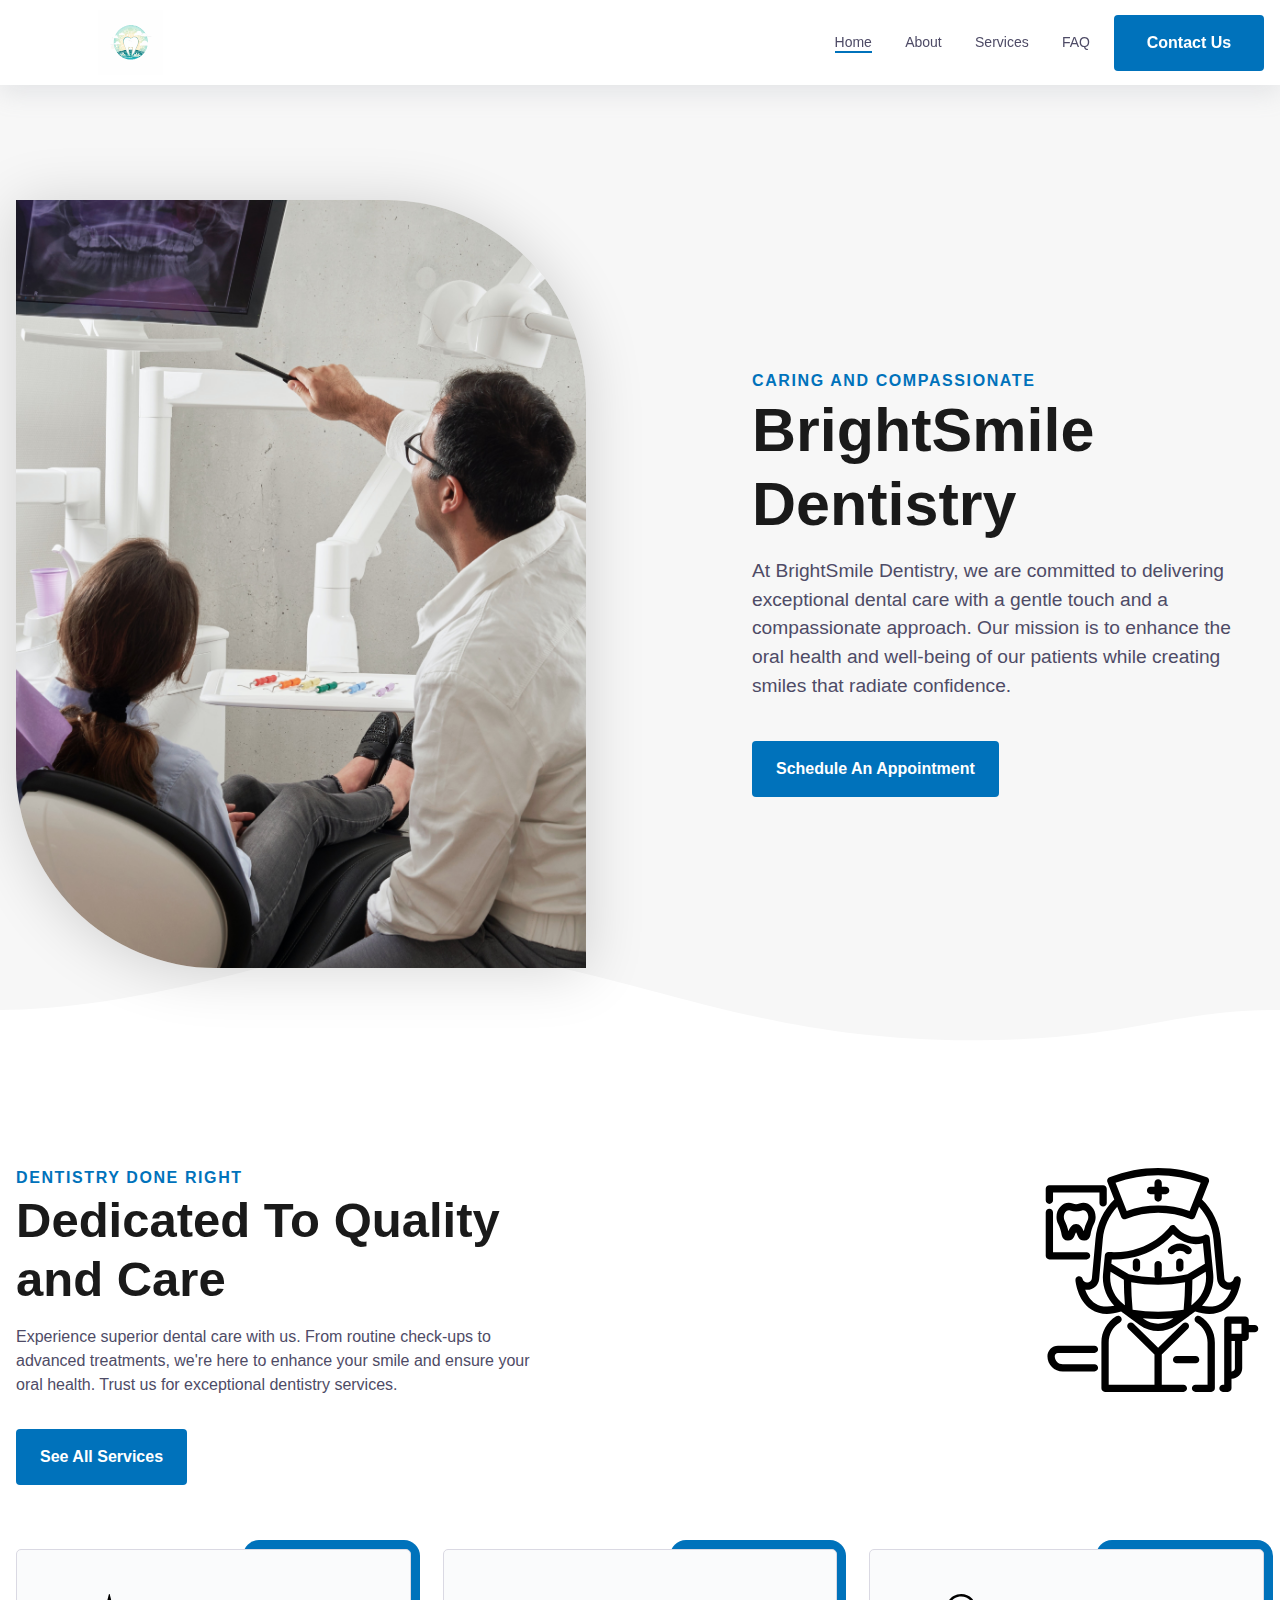
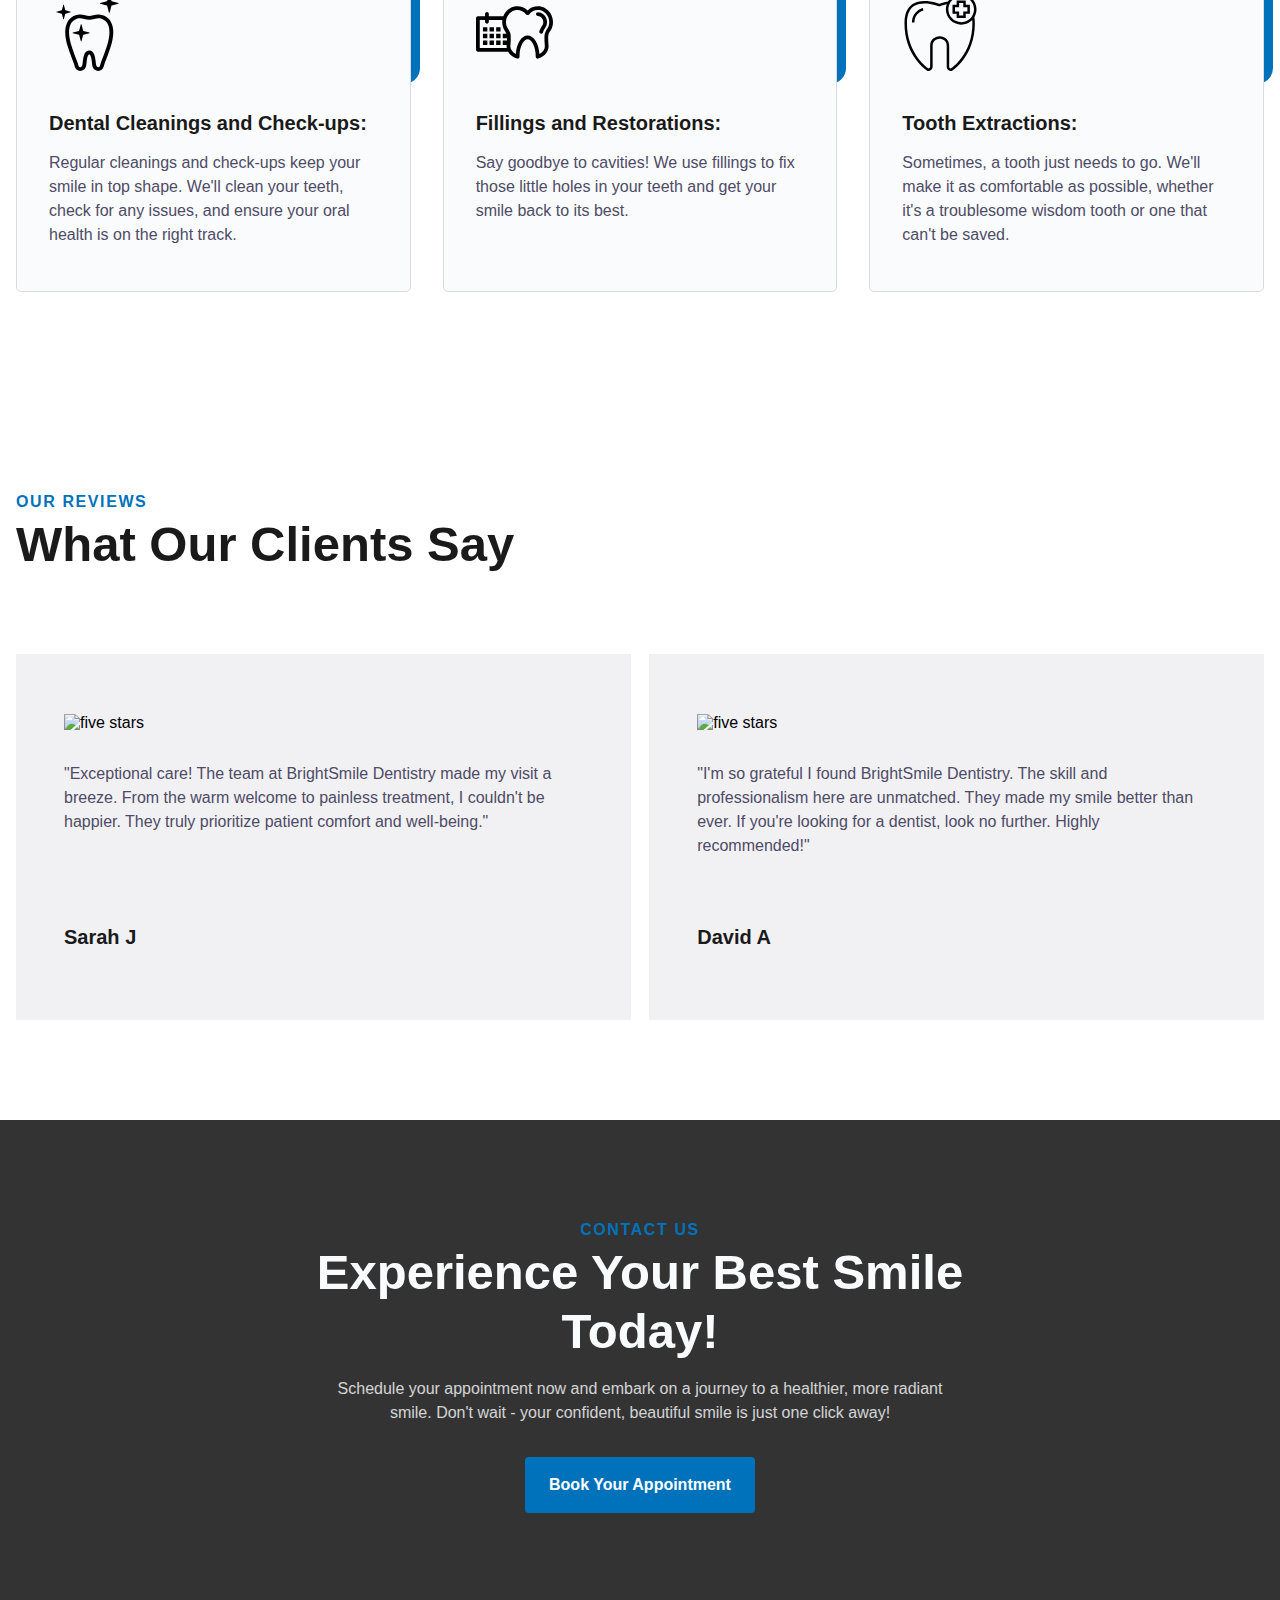
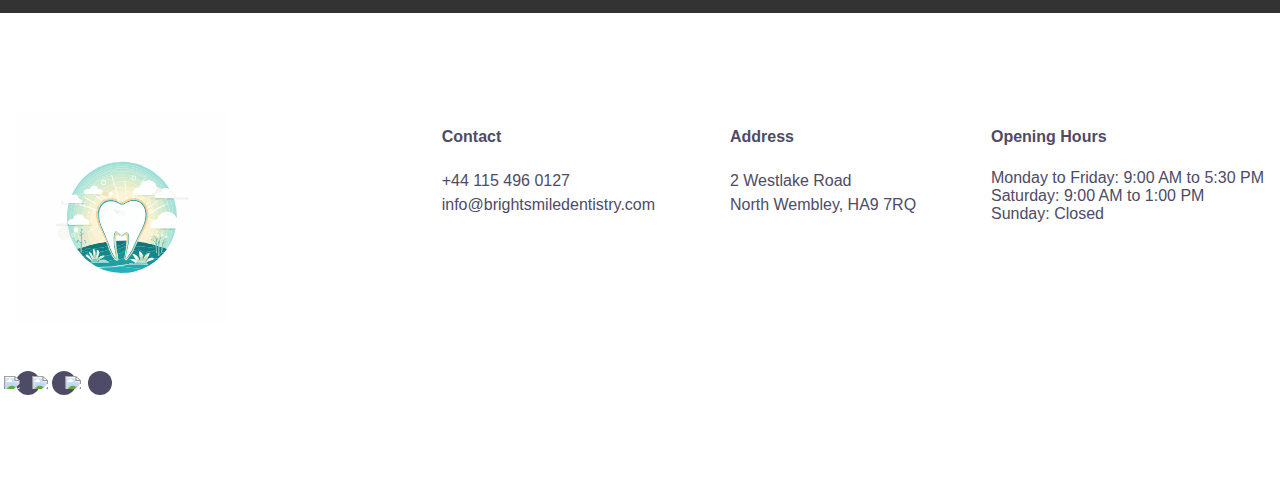
==== commit 9ce2ad76: "updates to mobile responsiveness and accessibility" ====
--- a/index.html
+++ b/index.html
@@ -79,7 +79,7 @@
             <source media="(min-width: 601px)" srcset="Images\dentistryInfo.jpg">
             <!--Desktop-->
             <source media="(min-width: 1024px)" srcset="Images\dentistryInfo.jpg">
-            <img aria-hidden="true" decoding="async" src="Images\dentistryInfo.jpg" alt="therapy" width="570" height="701">
+            <img aria-hidden="true" decoding="async" src="Images\dentistryInfo.jpg" alt="dentist with client" width="570" height="701">
             </picture>
     </div>
     <!--Change the svg path fill color to whatever color the section below is so you can match it and create the illusion it is all one piece-->
@@ -104,21 +104,21 @@
         </div>
         <ul class="cs-card-group">
             <li class="cs-item">
-                <img class="cs-icon" loading="lazy" decoding="async" src="Images\cleanings.svg" alt="icon" width="77" height="77">
+                <img class="cs-icon" loading="lazy" decoding="async" src="Images\cleanings.svg" alt="dental cleaning icon" width="77" height="77" aria-hidden="true">
                 <h3 class="cs-h3">Dental Cleanings and Check-ups:</h3>
                 <p class="cs-item-text">
                     Regular cleanings and check-ups keep your smile in top shape. We'll clean your teeth, check for any issues, and ensure your oral health is on the right track.
                 </p>
             </li>
             <li class="cs-item">
-                <img class="cs-icon" loading="lazy" decoding="async" src="Images\fillingsAndRestorations.svg" alt="icon" width="77" height="77">
+                <img class="cs-icon" loading="lazy" decoding="async" src="Images\fillingsAndRestorations.svg" alt="dental restoration icon" width="77" height="77" aria-hidden="true">
                 <h3 class="cs-h3">Fillings and Restorations:</h3>
                 <p class="cs-item-text">
                     Say goodbye to cavities! We use fillings to fix those little holes in your teeth and get your smile back to its best.
                 </p>
             </li>
             <li class="cs-item">
-                <img class="cs-icon" loading="lazy" decoding="async" src="Images\toothExtractions.svg" alt="icon" width="77" height="77">
+                <img class="cs-icon" loading="lazy" decoding="async" src="Images\toothExtractions.svg" alt="dental extraction icon" width="77" height="77" aria-hidden="true">
                 <h3 class="cs-h3">Tooth Extractions:</h3>
                 <p class="cs-item-text">
                     Sometimes, a tooth just needs to go. We'll make it as comfortable as possible, whether it's a troublesome wisdom tooth or one that can't be saved.
@@ -126,7 +126,7 @@
             </li>
         </ul>
         <!-- Floating Watermark -->
-        <img class="cs-watermark" aria-hidden="true" loading="lazy" decoding="async" src="Images\dentist.svg" alt="icon" width="77" height="77">
+        <img class="cs-watermark" aria-hidden="true" loading="lazy" decoding="async" src="Images\dentist.svg" alt="dental nurse icon" width="77" height="77" aria-hidden="true">
     </div>
 </section>
 
@@ -143,7 +143,7 @@
         <ul class="cs-card-group">
             <li class="cs-item">
                 <!--Blue Quote-->
-                <img class="cs-stars" aria-hidden="true" src="https://csimg.nyc3.cdn.digitaloceanspaces.com/Reviews/stars3.svg" decoding="async" alt="quote icon" width="189" height="24">
+                <img class="cs-stars" aria-hidden="true" src="https://csimg.nyc3.cdn.digitaloceanspaces.com/Reviews/stars3.svg" decoding="async" alt="five stars" width="189" height="24">
                 <p class="cs-item-text">
                     "Exceptional care! The team at BrightSmile Dentistry made my visit a breeze. From the warm welcome to painless treatment, I couldn't be happier. They truly prioritize patient comfort and well-being."
                 </p>
@@ -155,7 +155,7 @@
             </li>
             <li class="cs-item">
                 <!--Blue Quote-->
-                <img class="cs-stars" aria-hidden="true" src="https://csimg.nyc3.cdn.digitaloceanspaces.com/Reviews/stars3.svg" decoding="async" alt="quote icon" width="189" height="24">
+                <img class="cs-stars" aria-hidden="true" src="https://csimg.nyc3.cdn.digitaloceanspaces.com/Reviews/stars3.svg" decoding="async" alt="five stars" width="189" height="24">
                 <p class="cs-item-text">
                     "I'm so grateful I found BrightSmile Dentistry. The skill and professionalism here are unmatched. They made my smile better than ever. If you're looking for a dentist, look no further. Highly recommended!"
                 </p>
@@ -188,7 +188,7 @@
     <picture class="cs-picture">
         <source media="(max-width: 600px)" srcset="Images\dentistOffice.jpg">
         <source media="(min-width: 601px)" srcset="Images\dentistOffice.jpg">
-        <img loading="lazy" decoding="async" src="Images\dentistOffice.jpg" alt="cabinets" width="1920" height="1280" aria-hidden="true">
+        <img loading="lazy" decoding="async" src="Images\dentistOffice.jpg" alt="dentist office" width="1920" height="1280" aria-hidden="true">
     </picture>
 </section>
                                 
@@ -205,13 +205,13 @@
                 <img class="cs-logo-img" aria-hidden="true" loading="lazy" decoding="async" src="Images\BrightSmile Dentistry Logo.svg" alt="logo" width="240" height="32">
             </a>
             <div class="cs-social">
-                <a class="cs-social-link" aria-label="visit google profile" href="">
+                <a class="cs-social-link" aria-label="visit google profile" href="https://www.google.com">
                     <img class="cs-social-img" aria-hidden="true" loading="lazy" decoding="async" src="https://csimg.nyc3.digitaloceanspaces.com/Social/google.svg" alt="google" width="11" height="11">
                 </a>
-                <a class="cs-social-link" aria-label="visit facebook profile" href="">
+                <a class="cs-social-link" aria-label="visit facebook profile" href="https://www.facebook.com">
                     <img class="cs-social-img" aria-hidden="true" loading="lazy" decoding="async" src="https://csimg.nyc3.digitaloceanspaces.com/Social/Facebook.svg" alt="facebook" width="6" height="11">
                 </a>
-                <a class="cs-social-link" aria-label="visit instagram profile" href="">
+                <a class="cs-social-link" aria-label="visit instagram profile" href="https://www.instagram.com">
                     <img class="cs-social-img" aria-hidden="true" loading="lazy" decoding="async" src="https://csimg.nyc3.digitaloceanspaces.com/Social/instagram.svg" alt="instagram" width="11" height="11">
                 </a>
             </div>
--- a/styles.css
+++ b/styles.css
@@ -374,6 +374,7 @@
       /* 116px - 164px top */
       /* 60px - 100px  bottom */
       padding: clamp(7.25rem, 16.82vw, 10.25rem) 1rem clamp(3.75rem, 7.82vw, 6.25rem);
+      padding-top: 200px; /* fix */
       background-color: #f7f7f7;
       /* clips the svg wave from overflowing */
       overflow: hidden;
@@ -1206,6 +1207,7 @@
     /* remove the font family so the Stitch inherits the fonts from your global stylesheet */
     font-family: 'Roboto', 'Arial', sans-serif;
     padding: var(--sectionPadding);
+    padding-top: 200px; /* fix */
     background-color: #fff;
     /* clips the wave background from causing overflow issues when it goes off screen */
     overflow: hidden;
@@ -1392,6 +1394,7 @@
     /* remove the font family so the Stitch inherits the fonts from your global stylesheet */
     font-family: "Roboto", "Arial", sans-serif;
     padding: var(--sectionPadding);
+    padding-top: 200px; /* fix */
   }
   #services-1188 .cs-container {
     max-width: 80rem;
@@ -1567,6 +1570,7 @@
     /* remove the font family so the Stitch inherits the fonts from your global stylesheet */
     font-family: 'Roboto', 'Arial', sans-serif;
     padding: var(--sectionPadding);
+    padding-top: 200px; /* fix */
     background: #F7F7F7;
   }
   #faq-350 .cs-container {
@@ -1851,6 +1855,7 @@
   #cs-contact-490 {
     font-family: 'Roboto', 'Arial', sans-serif;
     padding: var(--sectionPadding);
+    padding-top: 200px; /* fix */
   }
   #cs-contact-490 .cs-container {
     width: 100%;
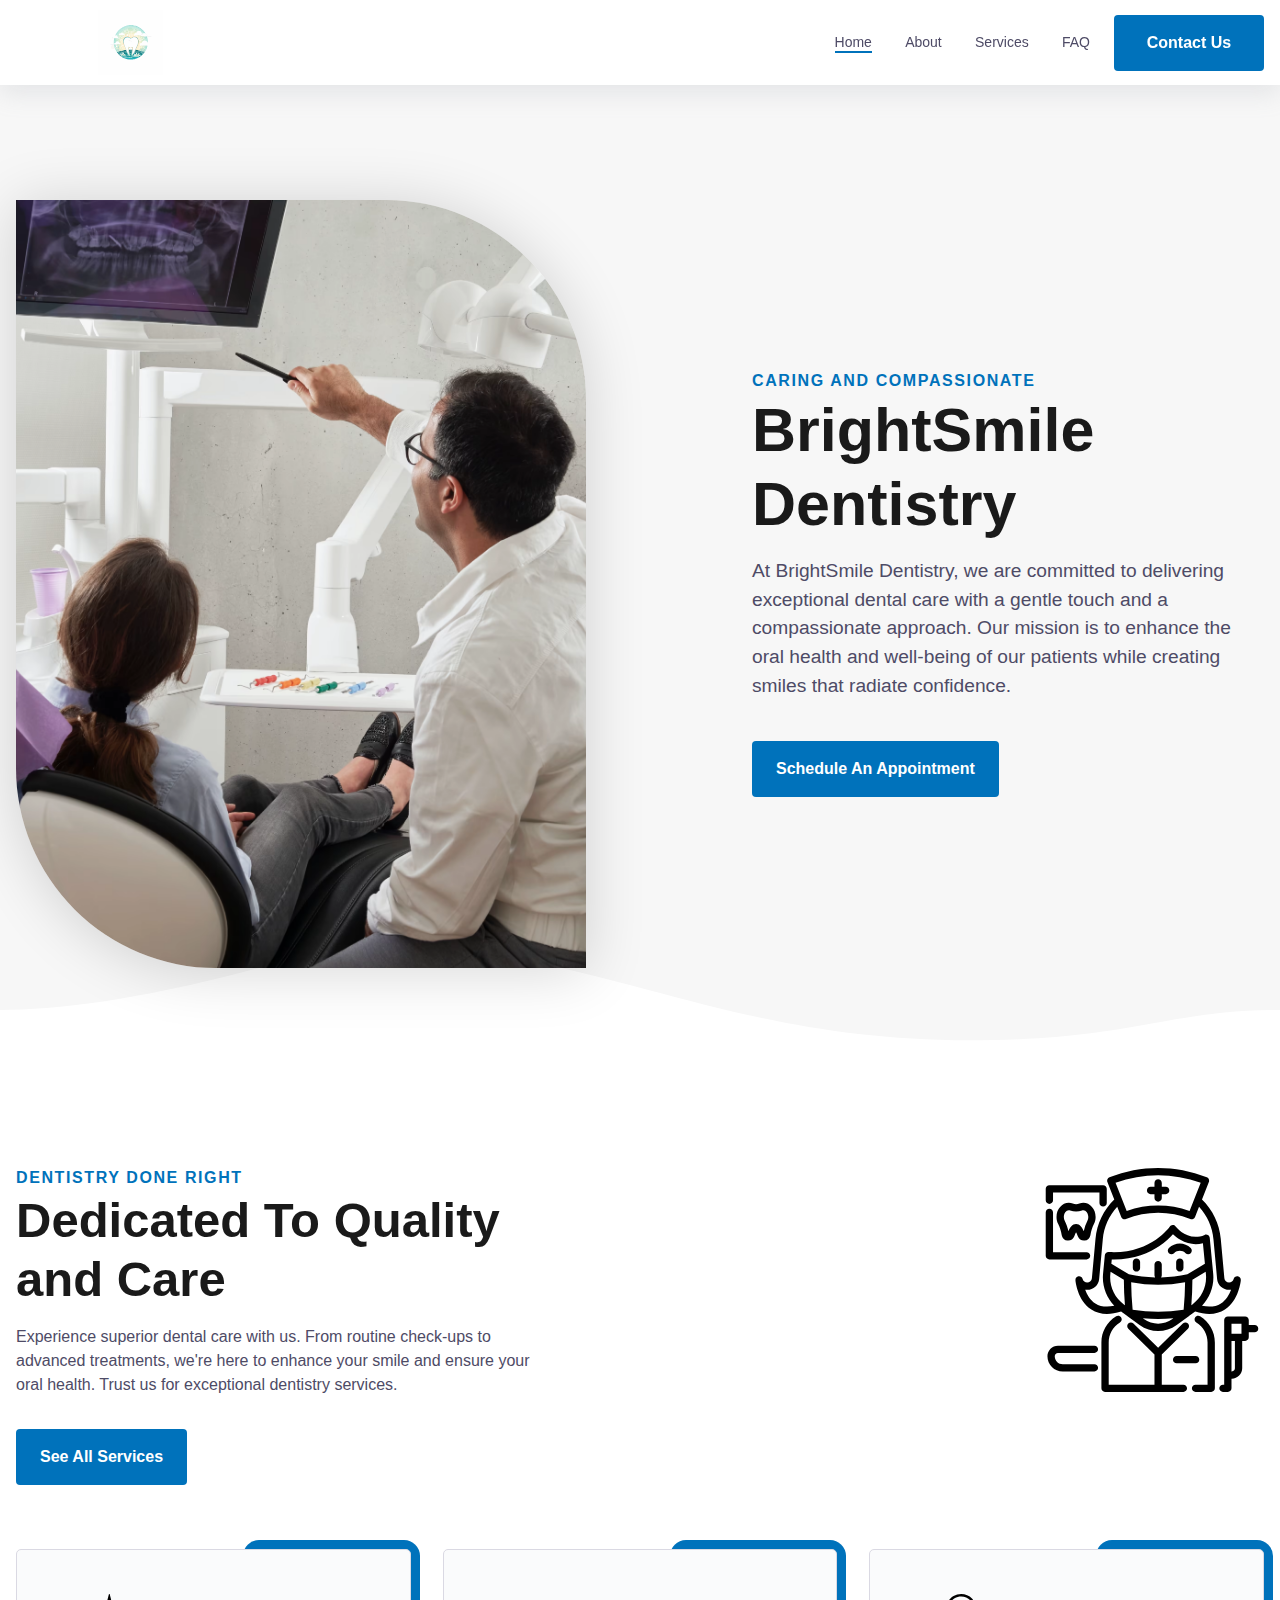
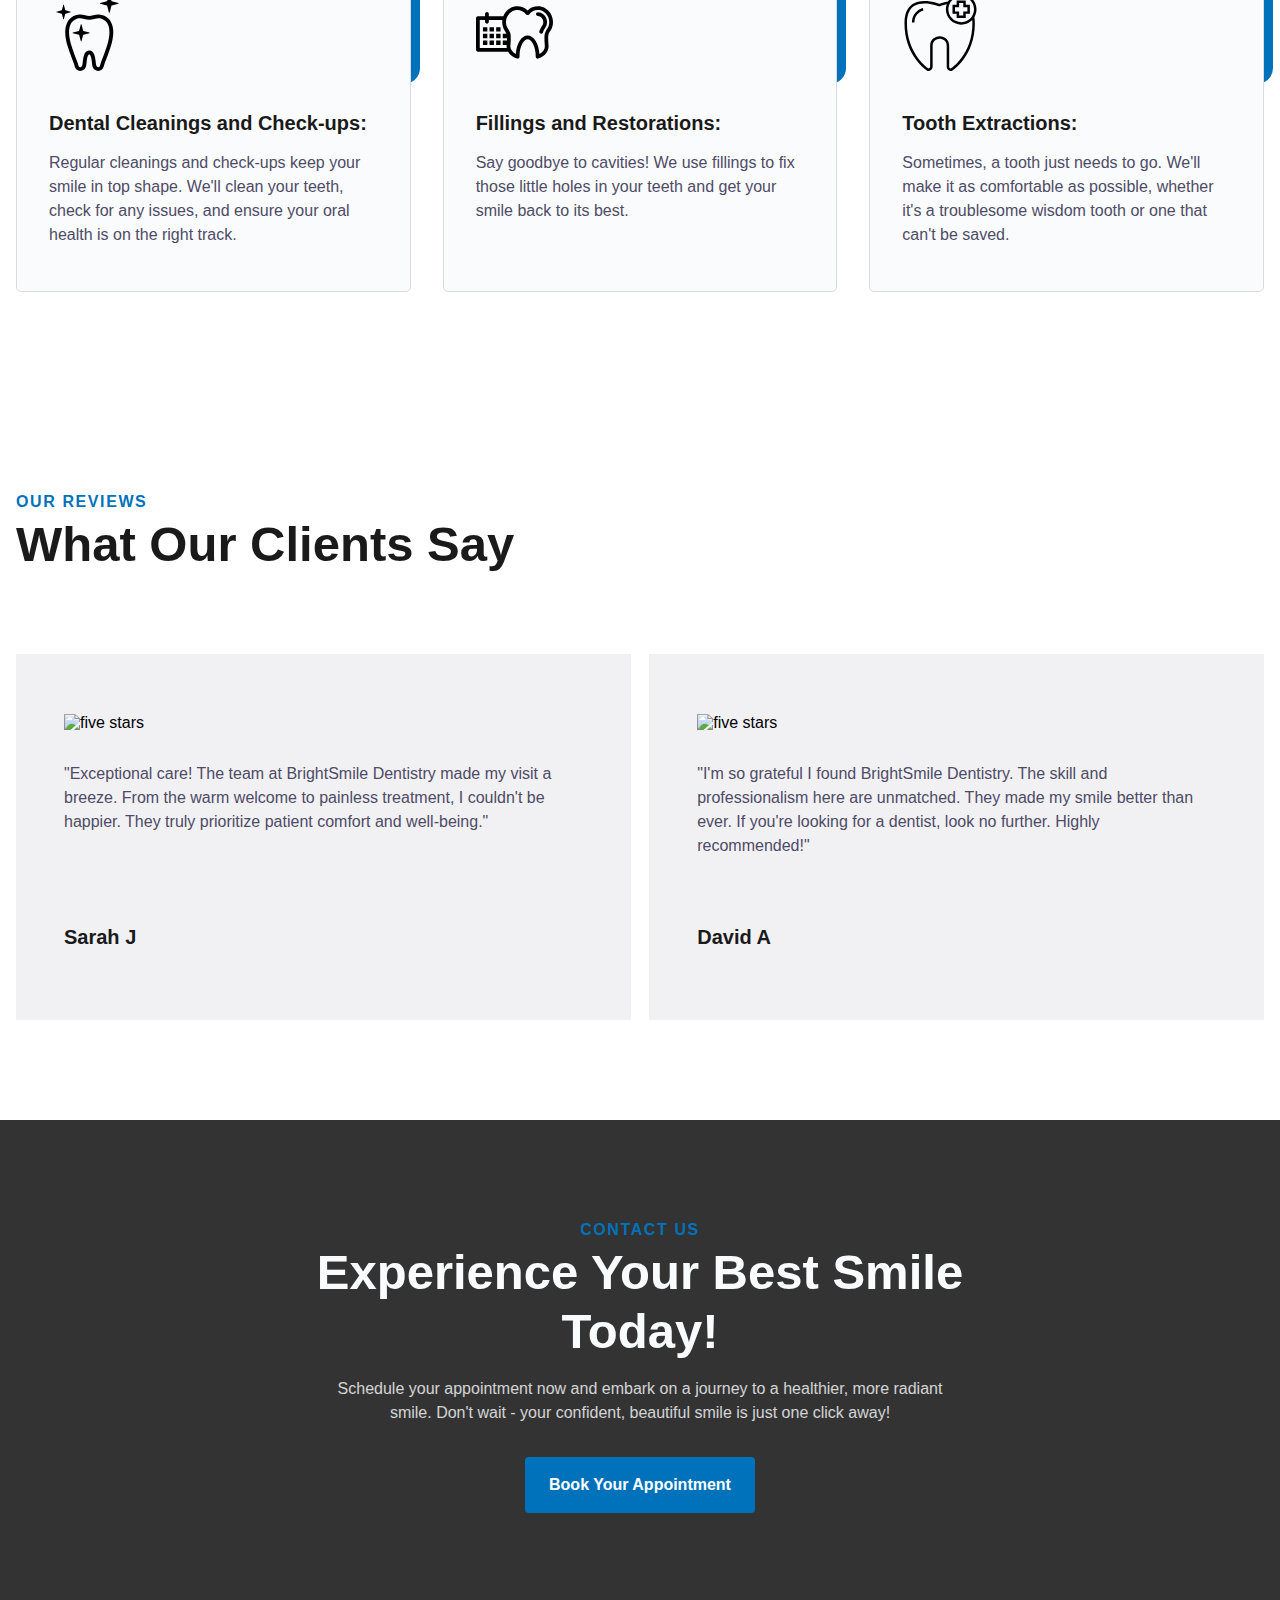
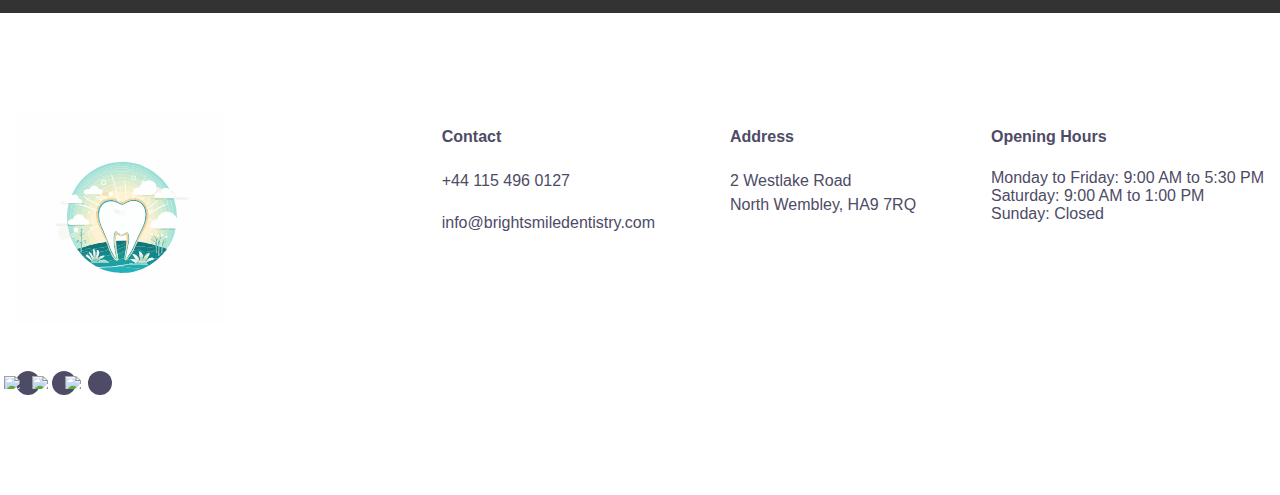
==== commit 9b3d643e: "image optimisation" ====
--- a/index.html
+++ b/index.html
@@ -3,6 +3,7 @@
 <head>
     <meta charset="UTF-8">
     <meta name="viewport" content="width=device-width, initial-scale=1.0">
+    <meta name="description" content="Welcome to BrightSmile Dentistry, your trusted local dentist in North Wembley, UK. Experience compassionate dental care and a commitment to quality. Our mission is to enhance your oral health, leaving you with smiles that radiate confidence. Schedule your appointment today for exceptional dentistry services" />
     <link rel="stylesheet" href="styles.css">
     <title>Home | BrightSmile Dentistry</title>
 </head>
@@ -74,12 +75,12 @@
         <!--Hero Image-->
         <picture class="cs-picture">
             <!--Mobile-->
-            <source media="(max-width: 600px)" srcset="Images\dentistryInfo.jpg">
+            <source media="(max-width: 600px)" srcset="Images\dentistryInfo.avif">
             <!--Tablet-->
-            <source media="(min-width: 601px)" srcset="Images\dentistryInfo.jpg">
+            <source media="(min-width: 601px)" srcset="Images\dentistryInfo.avif">
             <!--Desktop-->
-            <source media="(min-width: 1024px)" srcset="Images\dentistryInfo.jpg">
-            <img aria-hidden="true" decoding="async" src="Images\dentistryInfo.jpg" alt="dentist with client" width="570" height="701">
+            <source media="(min-width: 1024px)" srcset="Images\dentistryInfo.avif">
+            <img aria-hidden="true" decoding="async" src="Images\dentistryInfo.avif" alt="dentist with client" width="570" height="701">
             </picture>
     </div>
     <!--Change the svg path fill color to whatever color the section below is so you can match it and create the illusion it is all one piece-->
@@ -186,9 +187,9 @@
     </div>
     <!-- Background Image-->
     <picture class="cs-picture">
-        <source media="(max-width: 600px)" srcset="Images\dentistOffice.jpg">
-        <source media="(min-width: 601px)" srcset="Images\dentistOffice.jpg">
-        <img loading="lazy" decoding="async" src="Images\dentistOffice.jpg" alt="dentist office" width="1920" height="1280" aria-hidden="true">
+        <source media="(max-width: 600px)" srcset="Images\dentistOffice.avif">
+        <source media="(min-width: 601px)" srcset="Images\dentistOffice.avif">
+        <img loading="lazy" decoding="async" src="Images\dentistOffice.avif" alt="dentist office" width="1920" height="1280" aria-hidden="true">
     </picture>
 </section>
                                 
@@ -225,6 +226,9 @@
                 <a class="cs-nav-link" href="tel:+44 115 496 0127">+44 115 496 0127</a>
             </li>
             <li class="cs-nav-li">
+                <br>
+            </li>
+            <li class="cs-nav-li">
                 <a class="cs-nav-link" href="mailto:info@brightsmiledentistry.com">info@brightsmiledentistry.com</a>
             </li>
         </ul>
--- a/styles.css
+++ b/styles.css
@@ -347,7 +347,7 @@
     position: absolute;
     height: 100%;
     width: 0%;
-    background: #000;
+    background: #005085;
     opacity: 1;
     top: 0;
     left: 0;
@@ -456,7 +456,7 @@
       position: absolute;
       height: 100%;
       width: 0%;
-      background: #000;
+      background: #005085;
       opacity: 1;
       top: 0;
       left: 0;
@@ -630,7 +630,7 @@
       position: absolute;
       height: 100%;
       width: 0%;
-      background: #000;
+      background: #005085;
       opacity: 1;
       top: 0;
       left: 0;
@@ -999,7 +999,7 @@
       position: absolute;
       height: 100%;
       width: 0%;
-      background: #000;
+      background: #005085;
       opacity: 1;
       top: 0;
       left: 0;
@@ -1526,7 +1526,7 @@
     content: "";
     width: 0%;
     height: 100%;
-    background: #000;
+    background: #005085;
     opacity: 1;
     border-radius: 0.25rem;
     position: absolute;
@@ -2046,7 +2046,7 @@
     position: absolute;
     height: 100%;
     width: 0%;
-    background: #000;
+    background: #005085;
     opacity: 1;
     top: 0;
     left: 0;
